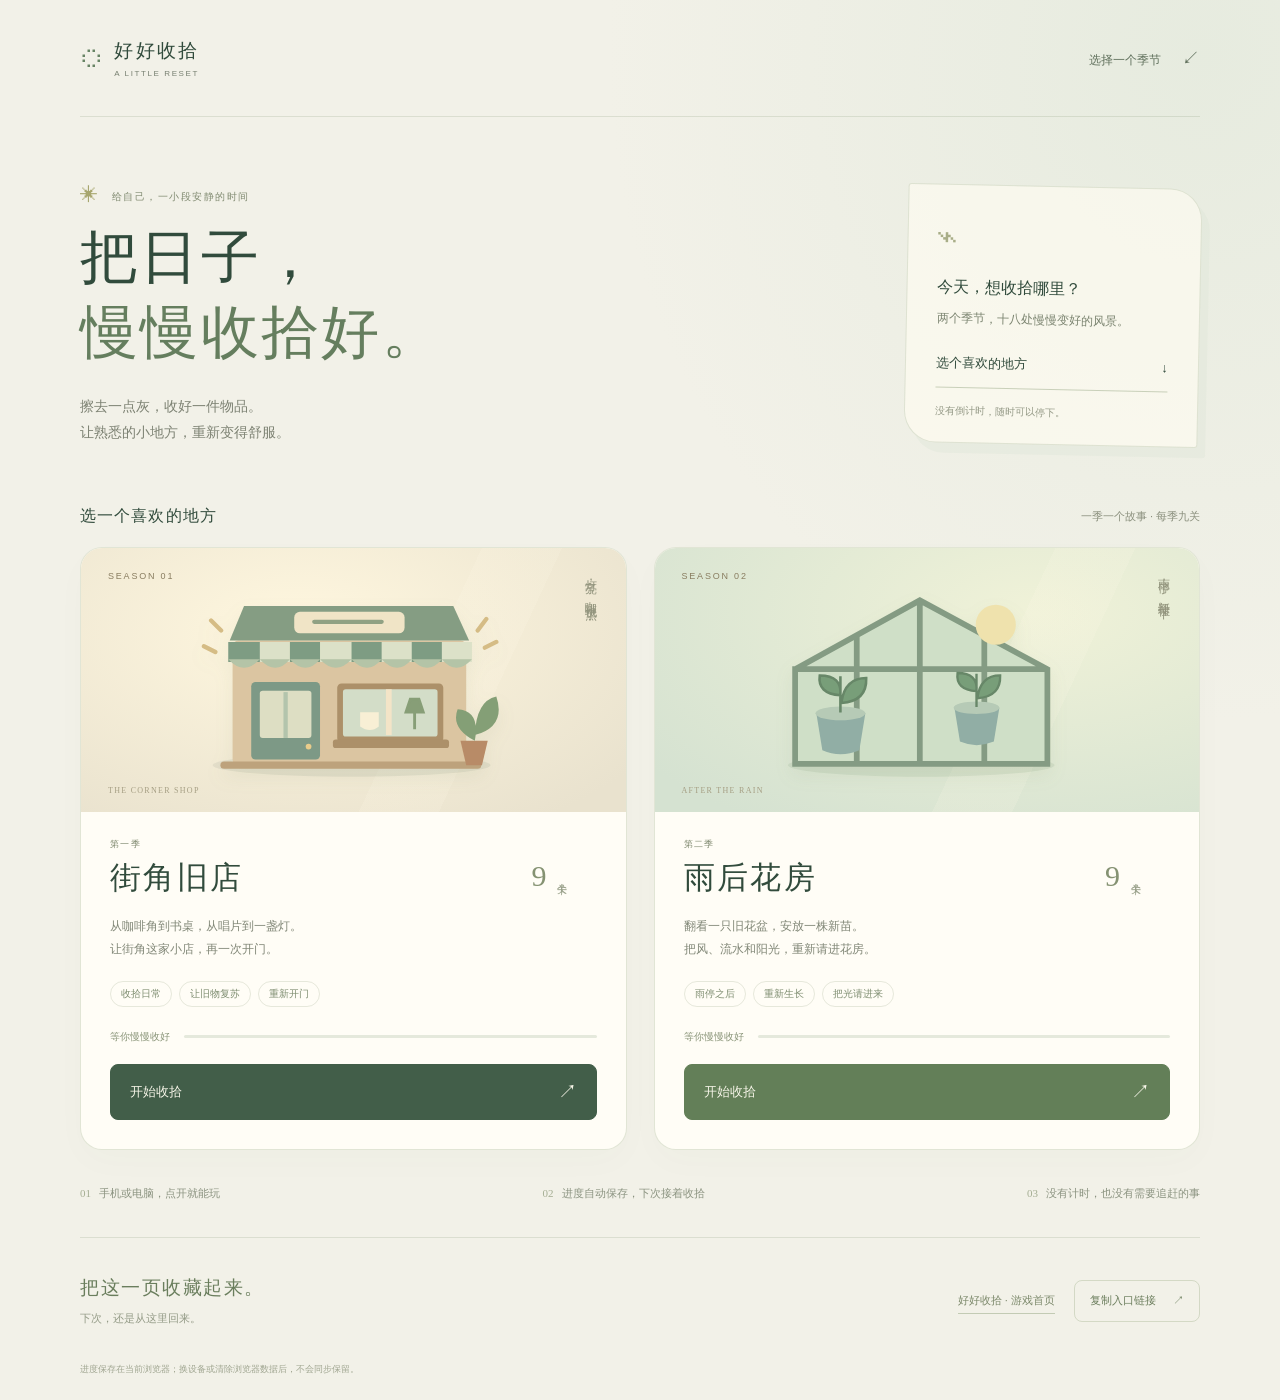
==== quiet-workshop/index.html @ 97348361 "feat: update quiet-workshop fixed entry for 0.4.0" ====
<!doctype html>
<html lang="zh-CN">
  <head>
    <meta charset="UTF-8" />
    <meta name="viewport" content="width=device-width,initial-scale=1,viewport-fit=cover" />
    <meta name="theme-color" content="#f2f1e8" />
    <meta name="description" content="好好收拾的固定入口。选一个喜欢的地方，清洁、整理、修复。两季十八关，在街角旧店和雨后花房里慢慢找回舒服的秩序。" />
    <title>好好收拾 · 把日子慢慢收拾好</title>
    <link rel="icon" type="image/svg+xml" href="./assets/favicon-DkzWbQVf.svg" />
    <script type="module" crossorigin src="./assets/index-Cr5gowgG.js"></script>
    <link rel="stylesheet" crossorigin href="./assets/index-BSc_EHFX.css">
  <link rel="canonical" href="https://yuanhongboo.github.io/orbit-breaker/quiet-workshop/" /></head>
  <body>
    <header class="page-header">
      <a class="brand" href="./" aria-label="好好收拾首页"><span class="brand-symbol">◌</span><span>好好收拾<small>A LITTLE RESET</small></span></a>
      <a class="header-link" href="#seasons">选择一个季节 <span>↙</span></a>
    </header>
    <main>
      <section class="welcome" aria-labelledby="welcome-title">
        <div class="welcome-copy"><p class="eyebrow"><span class="tiny-sun">✳</span> 给自己，一小段安静的时间</p><h1 id="welcome-title">把日子，<br /><em>慢慢收拾好。</em></h1><p class="intro">擦去一点灰，收好一件物品。<br />让熟悉的小地方，重新变得舒服。</p></div>
        <aside class="return-note" aria-label="回到你的进度"><span class="note-mark">⌁</span><p id="return-heading">今天，想收拾哪里？</p><span id="return-detail">两个季节，十八处慢慢变好的风景。</span><a id="resume-link" class="resume-link" href="#seasons">选个喜欢的地方 <span>↓</span></a><small>没有倒计时，随时可以停下。</small></aside>
      </section>
      <section id="seasons" class="seasons" aria-labelledby="seasons-title">
        <div class="section-heading"><h2 id="seasons-title">选一个喜欢的地方</h2><span>一季一个故事 · 每季九关</span></div>
        <div class="season-grid">
          <article class="season-card shop" data-season="street-shop">
            <div class="art-wrap"><span class="season-tag">SEASON 01</span><span class="card-annotation">灯亮了，咖啡也热了。</span><div class="season-art" id="art-shop"></div><span class="art-caption">THE CORNER SHOP</span></div>
            <div class="card-content"><div class="card-title"><div><p class="eyebrow">第一季</p><h3>街角旧店</h3></div><span class="level-count">9<small>个关卡</small></span></div><p class="season-description">从咖啡角到书桌，从唱片到一盏灯。<br />让街角这家小店，再一次开门。</p><div class="chapter-tags"><span>收拾日常</span><span>让旧物复苏</span><span>重新开门</span></div><div class="card-progress"><span id="progress-street-shop">等你慢慢收好</span><div class="progress-track" aria-hidden="true"><i id="fill-street-shop"></i></div></div><a class="play-link" id="play-street-shop" href="https://yuanhongboo.github.io/orbit-breaker/quiet-workshop/v0.4.0/?season=street-shop">开始收拾 <span>↗</span></a></div>
          </article>
          <article class="season-card garden" data-season="rain-garden">
            <div class="art-wrap"><span class="season-tag">SEASON 02</span><span class="card-annotation">雨停了，新绿住下。</span><div class="season-art" id="art-garden"></div><span class="art-caption">AFTER THE RAIN</span></div>
            <div class="card-content"><div class="card-title"><div><p class="eyebrow">第二季</p><h3>雨后花房</h3></div><span class="level-count">9<small>个关卡</small></span></div><p class="season-description">翻看一只旧花盆，安放一株新苗。<br />把风、流水和阳光，重新请进花房。</p><div class="chapter-tags"><span>雨停之后</span><span>重新生长</span><span>把光请进来</span></div><div class="card-progress"><span id="progress-rain-garden">等你慢慢收好</span><div class="progress-track" aria-hidden="true"><i id="fill-rain-garden"></i></div></div><a class="play-link" id="play-rain-garden" href="https://yuanhongboo.github.io/orbit-breaker/quiet-workshop/v0.4.0/?season=rain-garden">开始收拾 <span>↗</span></a></div>
          </article>
        </div>
      </section>
      <section class="quiet-promises" aria-label="游玩方式"><p><span>01</span>手机或电脑，点开就能玩</p><p><span>02</span>进度自动保存，下次接着收拾</p><p><span>03</span>没有计时，也没有需要追赶的事</p></section>
      <footer class="page-footer"><div><strong>把这一页收藏起来。</strong><p>下次，还是从这里回来。</p></div><div class="bookmark"><a id="fixed-link" href="./">好好收拾 · 游戏首页</a><button id="copy-link" type="button">复制入口链接 <span>↗</span></button><span id="copy-status" role="status" aria-live="polite"></span></div><small class="storage-note">进度保存在当前浏览器；换设备或清除浏览器数据后，不会同步保留。</small></footer>
    </main>
    <noscript><p class="noscript-note">请启用 JavaScript 以进入游戏。这个页面可以收藏，下次仍从这里开始。</p></noscript>
  </body>
</html>
---- quiet-workshop/assets/index-BSc_EHFX.css ----
:root{color-scheme:light;--paper:#f2f1e8;--ink:#314b3c;--muted:#788071;--line:#81937335;font-family:-apple-system,BlinkMacSystemFont,PingFang SC,Microsoft YaHei,sans-serif;font-synthesis:none;text-rendering:optimizeLegibility}*{box-sizing:border-box}html{scroll-behavior:smooth}body{margin:0;background:radial-gradient(ellipse at 94% 4%,#dce6d788,transparent 35%),var(--paper);color:var(--ink)}a{color:inherit;text-decoration:none}button{font:inherit;cursor:pointer}a,button{-webkit-tap-highlight-color:transparent}a:focus-visible,button:focus-visible{outline:3px solid #7b9c65;outline-offset:5px}[hidden]{display:none!important}.page-header,main{width:min(1120px,calc(100% - 80px));margin:auto}.page-header{padding:34px 0;display:flex;align-items:center;justify-content:space-between;border-bottom:1px solid var(--line)}.brand{display:flex;align-items:center;gap:12px;font-size:19px;letter-spacing:.12em;font-weight:600}.brand-symbol{font-size:40px;line-height:1;color:#688465}.brand small{display:block;font-size:8px;letter-spacing:.2em;font-weight:400;margin-top:5px;color:var(--muted)}.header-link{font-size:12px;color:#61715d;padding:12px 0}.header-link span{margin-left:18px;font-size:18px}.welcome{display:flex;justify-content:space-between;align-items:center;gap:60px;padding:68px 0 60px}.eyebrow{font-size:10px;letter-spacing:.15em;color:#7f896f;margin:0 0 15px}.tiny-sun{font-size:18px;color:#a7a66e;vertical-align:-1px;margin-right:8px}h1,h2,h3,p{margin-top:0}h1,h3{font-family:Songti SC,STSong,"Noto Serif CJK SC",serif;font-weight:500}h1{font-size:clamp(42px,4.5vw,60px);line-height:1.3;letter-spacing:.04em;margin-bottom:22px}h1 em{font-style:normal;color:#657e5e}.intro{font-size:14px;line-height:1.9;color:#7d8273;margin:0}.return-note{position:relative;flex:0 0 294px;align-self:center;background:#fffcf2a6;border:1px solid #becab276;border-radius:3px 32px;padding:29px 30px 24px;box-shadow:8px 10px #dce3d55c;transform:rotate(1.2deg)}.note-mark{display:block;font:40px Georgia;color:#a8ad87;line-height:1;margin-bottom:20px}.return-note p{font-size:16px;line-height:1.6;margin-bottom:8px}.return-note>span:not(.note-mark){font-size:12px;line-height:1.8;color:#7b8470;display:block}.resume-link{display:flex;justify-content:space-between;align-items:center;padding:15px 0;margin:10px 0 12px;border-bottom:1px solid #81936d66;font-size:13px;min-height:48px}.return-note small{font-size:10px;color:#939885}.seasons{scroll-margin-top:24px}.section-heading{display:flex;justify-content:space-between;align-items:center;margin-bottom:20px}.section-heading h2{font-size:16px;font-weight:500;letter-spacing:.07em;margin:0}.section-heading>span{font-size:11px;color:#8b907e}.season-grid{display:grid;grid-template-columns:1fr 1fr;gap:27px}.season-card{border:1px solid #a0ae8d50;border-radius:22px;overflow:hidden;background:#fffdf6;box-shadow:0 12px 35px #47583205;transition:box-shadow .2s,transform .2s}.season-card:hover{box-shadow:0 12px 35px #47583213;transform:translateY(-3px)}.art-wrap{height:264px;position:relative;isolation:isolate;overflow:hidden;background:radial-gradient(ellipse at 40% 32%,#fff7df,#e9e2ce 90%)}.garden .art-wrap{background:radial-gradient(ellipse at 70% 25%,#f0f2d8,#d5e2d1 90%)}.art-wrap:before{content:"";position:absolute;inset:0;background:linear-gradient(115deg,transparent 60%,#fff9e829 60%,#fff9e829 72%,transparent 72%);pointer-events:none}.season-tag{position:absolute;top:23px;left:27px;font-size:9px;letter-spacing:.2em;color:#897d60}.card-annotation{position:absolute;right:27px;top:22px;font:12px Songti SC,serif;color:#92947d;writing-mode:vertical-rl;letter-spacing:.2em}.season-art{position:absolute;inset:28px 50px 21px 38px;display:flex;align-items:center;justify-content:center;filter:drop-shadow(0 8px 9px #60734413);--card-color:#9bae91}.season-art svg{display:block;width:100%;max-height:100%;height:100%;overflow:visible}.art-caption{position:absolute;bottom:17px;left:27px;font:8px Georgia;letter-spacing:.16em;color:#a59e83}.card-content{padding:26px 29px 29px}.card-title{display:flex;justify-content:space-between;align-items:center}.card-title .eyebrow{font-size:9px;margin-bottom:6px}h3{font-size:31px;letter-spacing:.08em;margin-bottom:16px}.level-count{display:flex;align-items:center;gap:8px;font:30px Georgia;color:#859272}.level-count small{font:10px sans-serif;writing-mode:vertical-rl;letter-spacing:.12em;color:#969e87}.season-description{font-size:12px;line-height:1.9;color:#818777;margin-bottom:20px}.chapter-tags{display:flex;gap:7px;flex-wrap:wrap}.chapter-tags span{padding:6px 10px;border:1px solid #a4ad9145;border-radius:20px;color:#7e8d70;font-size:10px;line-height:1.2}.card-progress{display:flex;align-items:center;gap:14px;padding:23px 0 20px}.card-progress>span{font-size:10px;white-space:nowrap;color:#899478}.progress-track{height:3px;background:#e5e9dc;border-radius:3px;flex:1;overflow:hidden}.progress-track i{display:block;width:0;height:100%;background:#8caa78}.play-link{min-height:49px;display:flex;align-items:center;justify-content:space-between;padding:14px 19px;background:#425e49;border:1px solid #425e49;color:#f6f5e8;font-size:13px;border-radius:8px;transition:background .2s}.garden .play-link{background:#637f58;border-color:#637f58}.play-link:hover{background:#304b38}.play-link>span{font-size:19px}.quiet-promises{display:flex;justify-content:space-between;gap:16px;border-bottom:1px solid var(--line);padding:34px 0}.quiet-promises p{font-size:11px;color:#8b9380;margin:0;line-height:1.8}.quiet-promises span{font:11px Georgia;color:#a4ad92;margin-right:8px}.page-footer{display:flex;position:relative;justify-content:space-between;align-items:center;gap:20px;padding:37px 0 74px}.page-footer strong{font:19px Songti SC,serif;letter-spacing:.08em;color:#6a7e5d}.page-footer p{font-size:11px;color:#949b87;margin:10px 0 0}.bookmark{display:flex;align-items:center;gap:19px;position:relative}.bookmark>a{font-size:11px;color:#7c896b;border-bottom:1px solid #c3cbb4;padding:5px 0}.bookmark button{min-height:42px;border:1px solid #afbd9c77;border-radius:8px;background:transparent;color:#6c7e5d;padding:11px 15px;font-size:11px}.bookmark button:hover{background:#e4eadb}.bookmark button span{margin-left:14px}#copy-status{position:absolute;right:0;bottom:-23px;font-size:11px;color:#60794f}.storage-note{position:absolute;bottom:23px;left:0;font-size:9px;color:#a0a691;line-height:1.7}.noscript-note{text-align:center;padding:16px;font-size:13px}@media(max-width:760px){.page-header,main{width:calc(100% - 40px)}.page-header{padding:23px 0}.brand{font-size:16px;gap:9px}.brand-symbol{font-size:33px}.header-link{font-size:10px}.header-link span{margin-left:8px}.welcome{gap:22px;padding:38px 0 34px}.welcome-copy{flex:1}h1{font-size:38px}.welcome .eyebrow{font-size:9px;letter-spacing:.04em}.intro{font-size:12px}.return-note{flex:0 0 220px;padding:20px}.note-mark{font-size:30px;margin-bottom:11px}.season-grid{gap:16px}.art-wrap{height:210px}.season-art{inset:26px 28px 22px 18px}.card-content{padding:22px 19px}.season-description{font-size:11px}.chapter-tags{gap:5px}.chapter-tags span{padding:6px 7px;font-size:9px}.quiet-promises{flex-wrap:wrap;gap:12px;padding:27px 0}.quiet-promises p{flex:1 1 200px}.section-heading>span{font-size:10px}.page-footer{align-items:flex-start}.bookmark{flex-direction:column;align-items:flex-end;gap:10px}}@media(max-width:560px){.page-header,main{width:calc(100% - 36px)}.welcome{display:block;padding:32px 0}.welcome-copy .eyebrow{margin-bottom:15px}h1{font-size:43px;margin-bottom:15px;line-height:1.25}.intro br{display:none}.intro{line-height:1.8;max-width:310px}.return-note{margin-top:26px;transform:none;border-radius:13px;box-shadow:4px 5px #dce3d53d;padding:18px 20px;display:grid;grid-template-columns:1fr auto;column-gap:10px}.note-mark{display:none}.return-note p{font-size:14px;margin:0 0 4px;grid-column:1}.return-note>span:not(.note-mark){font-size:11px;grid-column:1}.resume-link{grid-column:2;grid-row:1/3;font-size:11px;gap:14px;margin:0;padding:3px 0;border:0;max-width:110px;line-height:1.7}.return-note small{grid-column:1/-1;font-size:9px;margin-top:9px}.section-heading{margin-bottom:16px;align-items:flex-start;gap:10px}.section-heading h2{font-size:14px}.section-heading>span{font-size:9px;padding-top:3px}.season-grid{grid-template-columns:1fr;gap:24px}.art-wrap{height:210px}.season-art{inset:26px 49px 18px 32px}.card-content{padding:24px}.season-description{font-size:12px}.chapter-tags span{font-size:10px;padding:6px 10px}.card-progress{padding:21px 0 18px}.season-tag{top:20px;left:24px}.card-annotation{top:20px;right:23px}.art-caption{left:24px}.quiet-promises{display:block;padding:28px 0}.quiet-promises p+p{margin-top:10px}.page-footer{padding-top:28px;gap:14px;padding-bottom:91px}.page-footer strong{font-size:16px}.bookmark{gap:9px}.bookmark>a{font-size:10px}.bookmark button{font-size:10px;padding:10px}.bookmark button span{margin-left:8px}.storage-note{bottom:24px;max-width:320px}}@media(prefers-reduced-motion:reduce){html{scroll-behavior:auto}.season-card,.play-link{transition:none}.season-card:hover{transform:none}}
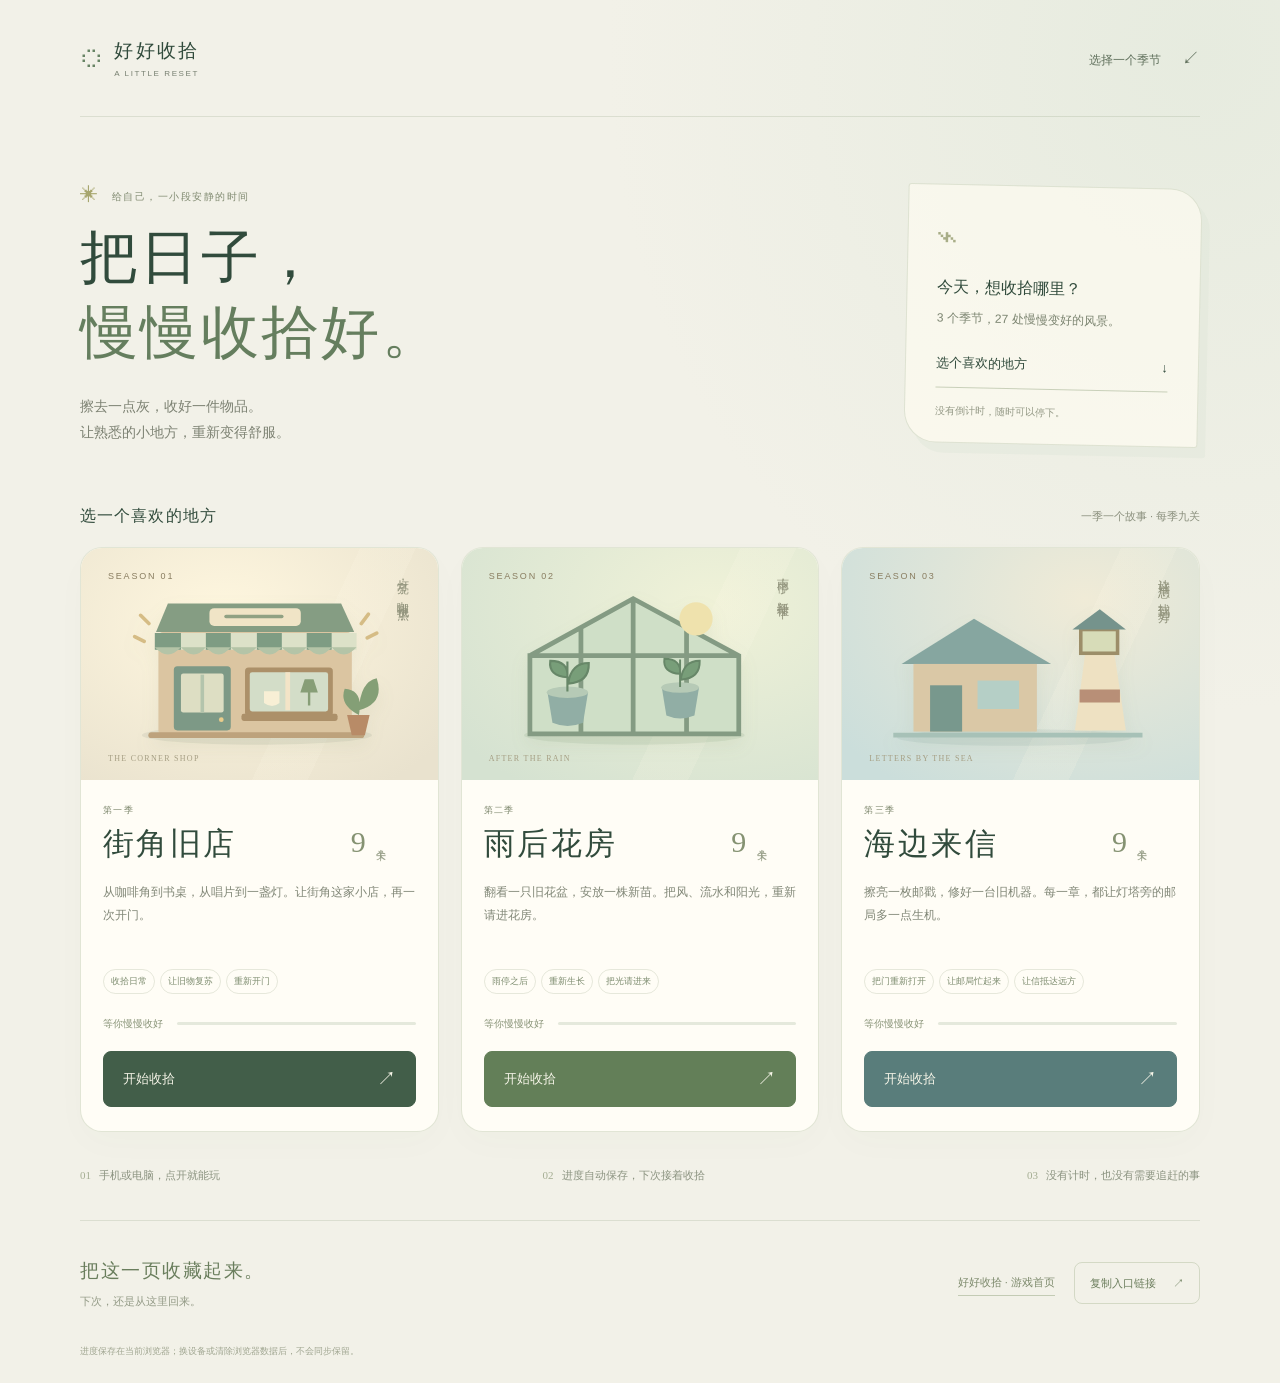
==== commit d4f516be: "feat: update quiet-workshop fixed entry for 0.5.0" ====
--- a/quiet-workshop/index.html
+++ b/quiet-workshop/index.html
@@ -4,11 +4,11 @@
     <meta charset="UTF-8" />
     <meta name="viewport" content="width=device-width,initial-scale=1,viewport-fit=cover" />
     <meta name="theme-color" content="#f2f1e8" />
-    <meta name="description" content="好好收拾的固定入口。选一个喜欢的地方，清洁、整理、修复。两季十八关，在街角旧店和雨后花房里慢慢找回舒服的秩序。" />
+    <meta name="description" content="好好收拾的固定入口。选一个喜欢的地方，清洁、整理、修复。三季二十七关，在街角旧店、雨后花房和灯塔邮局里慢慢找回舒服的秩序。" />
     <title>好好收拾 · 把日子慢慢收拾好</title>
     <link rel="icon" type="image/svg+xml" href="./assets/favicon-DkzWbQVf.svg" />
-    <script type="module" crossorigin src="./assets/index-Cr5gowgG.js"></script>
-    <link rel="stylesheet" crossorigin href="./assets/index-BSc_EHFX.css">
+    <script type="module" crossorigin src="./assets/index-CtV1KUUz.js"></script>
+    <link rel="stylesheet" crossorigin href="./assets/index-B_1R7sc9.css">
   <link rel="canonical" href="https://yuanhongboo.github.io/orbit-breaker/quiet-workshop/" /></head>
   <body>
     <header class="page-header">
@@ -18,20 +18,33 @@
     <main>
       <section class="welcome" aria-labelledby="welcome-title">
         <div class="welcome-copy"><p class="eyebrow"><span class="tiny-sun">✳</span> 给自己，一小段安静的时间</p><h1 id="welcome-title">把日子，<br /><em>慢慢收拾好。</em></h1><p class="intro">擦去一点灰，收好一件物品。<br />让熟悉的小地方，重新变得舒服。</p></div>
-        <aside class="return-note" aria-label="回到你的进度"><span class="note-mark">⌁</span><p id="return-heading">今天，想收拾哪里？</p><span id="return-detail">两个季节，十八处慢慢变好的风景。</span><a id="resume-link" class="resume-link" href="#seasons">选个喜欢的地方 <span>↓</span></a><small>没有倒计时，随时可以停下。</small></aside>
+        <aside class="return-note" aria-label="回到你的进度"><span class="note-mark">⌁</span><p id="return-heading">今天，想收拾哪里？</p><span id="return-detail">三个季节，二十七处慢慢变好的风景。</span><a id="resume-link" class="resume-link" href="#seasons">选个喜欢的地方 <span>↓</span></a><small>没有倒计时，随时可以停下。</small></aside>
       </section>
       <section id="seasons" class="seasons" aria-labelledby="seasons-title">
         <div class="section-heading"><h2 id="seasons-title">选一个喜欢的地方</h2><span>一季一个故事 · 每季九关</span></div>
-        <div class="season-grid">
-          <article class="season-card shop" data-season="street-shop">
-            <div class="art-wrap"><span class="season-tag">SEASON 01</span><span class="card-annotation">灯亮了，咖啡也热了。</span><div class="season-art" id="art-shop"></div><span class="art-caption">THE CORNER SHOP</span></div>
-            <div class="card-content"><div class="card-title"><div><p class="eyebrow">第一季</p><h3>街角旧店</h3></div><span class="level-count">9<small>个关卡</small></span></div><p class="season-description">从咖啡角到书桌，从唱片到一盏灯。<br />让街角这家小店，再一次开门。</p><div class="chapter-tags"><span>收拾日常</span><span>让旧物复苏</span><span>重新开门</span></div><div class="card-progress"><span id="progress-street-shop">等你慢慢收好</span><div class="progress-track" aria-hidden="true"><i id="fill-street-shop"></i></div></div><a class="play-link" id="play-street-shop" href="https://yuanhongboo.github.io/orbit-breaker/quiet-workshop/v0.4.0/?season=street-shop">开始收拾 <span>↗</span></a></div>
-          </article>
-          <article class="season-card garden" data-season="rain-garden">
-            <div class="art-wrap"><span class="season-tag">SEASON 02</span><span class="card-annotation">雨停了，新绿住下。</span><div class="season-art" id="art-garden"></div><span class="art-caption">AFTER THE RAIN</span></div>
-            <div class="card-content"><div class="card-title"><div><p class="eyebrow">第二季</p><h3>雨后花房</h3></div><span class="level-count">9<small>个关卡</small></span></div><p class="season-description">翻看一只旧花盆，安放一株新苗。<br />把风、流水和阳光，重新请进花房。</p><div class="chapter-tags"><span>雨停之后</span><span>重新生长</span><span>把光请进来</span></div><div class="card-progress"><span id="progress-rain-garden">等你慢慢收好</span><div class="progress-track" aria-hidden="true"><i id="fill-rain-garden"></i></div></div><a class="play-link" id="play-rain-garden" href="https://yuanhongboo.github.io/orbit-breaker/quiet-workshop/v0.4.0/?season=rain-garden">开始收拾 <span>↗</span></a></div>
-          </article>
-        </div>
+        <div class="season-grid" id="season-catalog"><article class="season-card shop" data-season="street-shop"><div class="art-wrap"><span class="season-tag">SEASON 01</span><span class="card-annotation">灯亮了，咖啡也热了。</span><div class="season-art"><svg viewBox="0 0 250 150" aria-hidden="true" focusable="false"><ellipse cx="128" cy="132" rx="97" ry="8" fill="#394e3d" opacity=".08"/>
+    <rect x="45" y="45" width="163" height="87" rx="4" fill="#dbc5a1"/>
+    <path d="M43 45l10-24h146l11 24z" fill="#859d83"/>
+    <rect x="88" y="25" width="77" height="15" rx="4" fill="#f0e4c6"/>
+    <path d="M102 32h47" stroke="#90a183" stroke-width="3" stroke-linecap="round"/>
+    <path d="M42 46h170v14H42z" fill="#dce1c8"/>
+    <path d="M42 46h22v14H42zm43 0h21v14H85zm43 0h21v14h-21zm42 0h21v14h-21z" fill="#7e9c83"/>
+    <path d="M42 58q11 12 22 0 11 12 21 0 11 12 21 0 11 12 22 0 11 12 21 0 11 12 21 0 11 12 21 0 10 12 21 0" fill="#b4c4a7"/>
+    <rect x="58" y="74" width="48" height="54" rx="3" fill="#7d9986"/>
+    <rect x="64" y="80" width="36" height="33" rx="2" fill="#dddec3"/>
+    <path d="M82 81v32" stroke="#b3c4ac" stroke-width="3"/>
+    <circle cx="98" cy="119" r="2" fill="#e9cc8b"/>
+    <rect x="118" y="75" width="74" height="41" rx="3" fill="#ac9069"/>
+    <rect x="122" y="79" width="66" height="33" rx="2" fill="#d3ddc8"/>
+    <path d="M154 79v32" stroke="#f3e4c7" stroke-width="4"/>
+    <path d="M134 95h13v10q-6 5-13 0z" fill="#f8efd5"/>
+    <path d="M166 95h12l-3-9h-6zm6 0v12" fill="#879e77" stroke="#879e77" stroke-width="2"/>
+    <rect x="115" y="114" width="81" height="6" rx="2" fill="#ac9069"/>
+    <path d="M39 132h177" stroke="#bda27c" stroke-width="5" stroke-linecap="round"/>
+    <path d="M204 115h19l-4 17h-11z" fill="#b88b67"/>
+    <path d="M214 115q-17-9-12-22 16 1 12 22m0-4q1-24 15-27 7 21-15 27" fill="#849f76"/>
+    <path d="M25 49l8 4m-3-22 7 7m184 12 8-4m-13-8 6-8" stroke="#d5bc85" stroke-width="3" stroke-linecap="round"/>
+  </svg></div><span class="art-caption">THE CORNER SHOP</span></div><div class="card-content"><div class="card-title"><div><p class="eyebrow">第一季</p><h3>街角旧店</h3></div><span class="level-count">9<small>个关卡</small></span></div><p class="season-description">从咖啡角到书桌，从唱片到一盏灯。让街角这家小店，再一次开门。</p><div class="chapter-tags"><span>收拾日常</span><span>让旧物复苏</span><span>重新开门</span></div><div class="card-progress"><span id="progress-street-shop">等你慢慢收好</span><div class="progress-track" aria-hidden="true"><i id="fill-street-shop"></i></div></div><a class="play-link" id="play-street-shop" href="https://yuanhongboo.github.io/orbit-breaker/quiet-workshop/v0.5.0/?season=street-shop">开始收拾 <span>↗</span></a></div></article><article class="season-card garden" data-season="rain-garden"><div class="art-wrap"><span class="season-tag">SEASON 02</span><span class="card-annotation">雨停了，新绿住下。</span><div class="season-art"><svg viewBox="0 0 250 150" aria-hidden="true"><ellipse cx="125" cy="132" rx="93" ry="8" fill="#527951" opacity=".1"/><path d="M37 65l87-48 89 48v66H37z" fill="#cfdfc7"/><path d="M37 65l87-48 89 48v66H37V65h176M80 42v89m89-89v89M124 17v114" fill="none" stroke="#849b83" stroke-width="4"/><circle cx="177" cy="34" r="14" fill="#efe2ad"/><g transform="translate(-4 49) scale(.6)"><path d="M93 78h57l-7 43q-22 9-43 0z" fill="#91aea5"/><ellipse cx="121" cy="78" rx="29" ry="8" fill="#b6cab6"/><path d="M121 77V35m0 22q-27-2-24-23 26 0 24 23m1 9q4-29 29-29 1 27-29 29" fill="#789e79" stroke="#678768" stroke-width="3"/></g><g transform="translate(97 49) scale(.55)"><path d="M93 78h57l-7 43q-22 9-43 0z" fill="#91aea5"/><ellipse cx="121" cy="78" rx="29" ry="8" fill="#b6cab6"/><path d="M121 77V35m0 22q-27-2-24-23 26 0 24 23m1 9q4-29 29-29 1 27-29 29" fill="#789e79" stroke="#678768" stroke-width="3"/></g></svg></div><span class="art-caption">AFTER THE RAIN</span></div><div class="card-content"><div class="card-title"><div><p class="eyebrow">第二季</p><h3>雨后花房</h3></div><span class="level-count">9<small>个关卡</small></span></div><p class="season-description">翻看一只旧花盆，安放一株新苗。把风、流水和阳光，重新请进花房。</p><div class="chapter-tags"><span>雨停之后</span><span>重新生长</span><span>把光请进来</span></div><div class="card-progress"><span id="progress-rain-garden">等你慢慢收好</span><div class="progress-track" aria-hidden="true"><i id="fill-rain-garden"></i></div></div><a class="play-link" id="play-rain-garden" href="https://yuanhongboo.github.io/orbit-breaker/quiet-workshop/v0.5.0/?season=rain-garden">开始收拾 <span>↗</span></a></div></article><article class="season-card post" data-season="lighthouse-post"><div class="art-wrap"><span class="season-tag">SEASON 03</span><span class="card-annotation">让好消息，找到远方。</span><div class="season-art"><svg viewBox="0 0 250 150" aria-hidden="true" focusable="false"><ellipse cx="125" cy="134" rx="99" ry="7" fill="#557b7d" opacity=".09"/><path d="M30 72l61-38 65 38" fill="#86a6a0"/><rect x="40" y="72" width="104" height="57" fill="#dac8a6"/><rect x="54" y="90" width="27" height="39" fill="#78988d"/><rect x="94" y="86" width="35" height="24" fill="#b5cfc6"/><path d="M176 128l9-67h24l10 67" fill="#eee1c2"/><path d="M180 99h34" stroke="#b88f77" stroke-width="11"/><rect x="181" y="43" width="31" height="20" fill="#d7dcb8" stroke="#9c8e69" stroke-width="3"/><path d="M174 43l23-17 22 17z" fill="#75938c"/><path d="M23 132h210" stroke="#a7c1b7" stroke-width="4"/></svg></div><span class="art-caption">LETTERS BY THE SEA</span></div><div class="card-content"><div class="card-title"><div><p class="eyebrow">第三季</p><h3>海边来信</h3></div><span class="level-count">9<small>个关卡</small></span></div><p class="season-description">擦亮一枚邮戳，修好一台旧机器。每一章，都让灯塔旁的邮局多一点生机。</p><div class="chapter-tags"><span>把门重新打开</span><span>让邮局忙起来</span><span>让信抵达远方</span></div><div class="card-progress"><span id="progress-lighthouse-post">等你慢慢收好</span><div class="progress-track" aria-hidden="true"><i id="fill-lighthouse-post"></i></div></div><a class="play-link" id="play-lighthouse-post" href="https://yuanhongboo.github.io/orbit-breaker/quiet-workshop/v0.5.0/?season=lighthouse-post">开始收拾 <span>↗</span></a></div></article></div>
       </section>
       <section class="quiet-promises" aria-label="游玩方式"><p><span>01</span>手机或电脑，点开就能玩</p><p><span>02</span>进度自动保存，下次接着收拾</p><p><span>03</span>没有计时，也没有需要追赶的事</p></section>
       <footer class="page-footer"><div><strong>把这一页收藏起来。</strong><p>下次，还是从这里回来。</p></div><div class="bookmark"><a id="fixed-link" href="./">好好收拾 · 游戏首页</a><button id="copy-link" type="button">复制入口链接 <span>↗</span></button><span id="copy-status" role="status" aria-live="polite"></span></div><small class="storage-note">进度保存在当前浏览器；换设备或清除浏览器数据后，不会同步保留。</small></footer>
--- a/quiet-workshop/assets/index-B_1R7sc9.css
+++ b/quiet-workshop/assets/index-B_1R7sc9.css
@@ -0,0 +1 @@
+:root{color-scheme:light;--paper:#f2f1e8;--ink:#314b3c;--muted:#788071;--line:#81937335;font-family:-apple-system,BlinkMacSystemFont,PingFang SC,Microsoft YaHei,sans-serif;font-synthesis:none;text-rendering:optimizeLegibility}*{box-sizing:border-box}html{scroll-behavior:smooth}body{margin:0;background:radial-gradient(ellipse at 94% 4%,#dce6d788,transparent 35%),var(--paper);color:var(--ink)}a{color:inherit;text-decoration:none}button{font:inherit;cursor:pointer}a,button{-webkit-tap-highlight-color:transparent}a:focus-visible,button:focus-visible{outline:3px solid #7b9c65;outline-offset:5px}[hidden]{display:none!important}.page-header,main{width:min(1120px,calc(100% - 80px));margin:auto}.page-header{padding:34px 0;display:flex;align-items:center;justify-content:space-between;border-bottom:1px solid var(--line)}.brand{display:flex;align-items:center;gap:12px;font-size:19px;letter-spacing:.12em;font-weight:600}.brand-symbol{font-size:40px;line-height:1;color:#688465}.brand small{display:block;font-size:8px;letter-spacing:.2em;font-weight:400;margin-top:5px;color:var(--muted)}.header-link{font-size:12px;color:#61715d;padding:12px 0}.header-link span{margin-left:18px;font-size:18px}.welcome{display:flex;justify-content:space-between;align-items:center;gap:60px;padding:68px 0 60px}.eyebrow{font-size:10px;letter-spacing:.15em;color:#7f896f;margin:0 0 15px}.tiny-sun{font-size:18px;color:#a7a66e;vertical-align:-1px;margin-right:8px}h1,h2,h3,p{margin-top:0}h1,h3{font-family:Songti SC,STSong,"Noto Serif CJK SC",serif;font-weight:500}h1{font-size:clamp(42px,4.5vw,60px);line-height:1.3;letter-spacing:.04em;margin-bottom:22px}h1 em{font-style:normal;color:#657e5e}.intro{font-size:14px;line-height:1.9;color:#7d8273;margin:0}.return-note{position:relative;flex:0 0 294px;align-self:center;background:#fffcf2a6;border:1px solid #becab276;border-radius:3px 32px;padding:29px 30px 24px;box-shadow:8px 10px #dce3d55c;transform:rotate(1.2deg)}.note-mark{display:block;font:40px Georgia;color:#a8ad87;line-height:1;margin-bottom:20px}.return-note p{font-size:16px;line-height:1.6;margin-bottom:8px}.return-note>span:not(.note-mark){font-size:12px;line-height:1.8;color:#7b8470;display:block}.resume-link{display:flex;justify-content:space-between;align-items:center;padding:15px 0;margin:10px 0 12px;border-bottom:1px solid #81936d66;font-size:13px;min-height:48px}.return-note small{font-size:10px;color:#939885}.seasons{scroll-margin-top:24px}.section-heading{display:flex;justify-content:space-between;align-items:center;margin-bottom:20px}.section-heading h2{font-size:16px;font-weight:500;letter-spacing:.07em;margin:0}.section-heading>span{font-size:11px;color:#8b907e}.season-grid{display:grid;grid-template-columns:1fr 1fr;gap:27px}.season-card{border:1px solid #a0ae8d50;border-radius:22px;overflow:hidden;background:#fffdf6;box-shadow:0 12px 35px #47583205;transition:box-shadow .2s,transform .2s}.season-card:hover{box-shadow:0 12px 35px #47583213;transform:translateY(-3px)}.art-wrap{height:264px;position:relative;isolation:isolate;overflow:hidden;background:radial-gradient(ellipse at 40% 32%,#fff7df,#e9e2ce 90%)}.garden .art-wrap{background:radial-gradient(ellipse at 70% 25%,#f0f2d8,#d5e2d1 90%)}.art-wrap:before{content:"";position:absolute;inset:0;background:linear-gradient(115deg,transparent 60%,#fff9e829 60%,#fff9e829 72%,transparent 72%);pointer-events:none}.season-tag{position:absolute;top:23px;left:27px;font-size:9px;letter-spacing:.2em;color:#897d60}.card-annotation{position:absolute;right:27px;top:22px;font:12px Songti SC,serif;color:#92947d;writing-mode:vertical-rl;letter-spacing:.2em}.season-art{position:absolute;inset:28px 50px 21px 38px;display:flex;align-items:center;justify-content:center;filter:drop-shadow(0 8px 9px #60734413);--card-color:#9bae91}.season-art svg{display:block;width:100%;max-height:100%;height:100%;overflow:visible}.art-caption{position:absolute;bottom:17px;left:27px;font:8px Georgia;letter-spacing:.16em;color:#a59e83}.card-content{padding:26px 29px 29px}.card-title{display:flex;justify-content:space-between;align-items:center}.card-title .eyebrow{font-size:9px;margin-bottom:6px}h3{font-size:31px;letter-spacing:.08em;margin-bottom:16px}.level-count{display:flex;align-items:center;gap:8px;font:30px Georgia;color:#859272}.level-count small{font:10px sans-serif;writing-mode:vertical-rl;letter-spacing:.12em;color:#969e87}.season-description{font-size:12px;line-height:1.9;color:#818777;margin-bottom:20px}.chapter-tags{display:flex;gap:7px;flex-wrap:wrap}.chapter-tags span{padding:6px 10px;border:1px solid #a4ad9145;border-radius:20px;color:#7e8d70;font-size:10px;line-height:1.2}.card-progress{display:flex;align-items:center;gap:14px;padding:23px 0 20px}.card-progress>span{font-size:10px;white-space:nowrap;color:#899478}.progress-track{height:3px;background:#e5e9dc;border-radius:3px;flex:1;overflow:hidden}.progress-track i{display:block;width:0;height:100%;background:#8caa78}.play-link{min-height:49px;display:flex;align-items:center;justify-content:space-between;padding:14px 19px;background:#425e49;border:1px solid #425e49;color:#f6f5e8;font-size:13px;border-radius:8px;transition:background .2s}.garden .play-link{background:#637f58;border-color:#637f58}.play-link:hover{background:#304b38}.play-link>span{font-size:19px}.quiet-promises{display:flex;justify-content:space-between;gap:16px;border-bottom:1px solid var(--line);padding:34px 0}.quiet-promises p{font-size:11px;color:#8b9380;margin:0;line-height:1.8}.quiet-promises span{font:11px Georgia;color:#a4ad92;margin-right:8px}.page-footer{display:flex;position:relative;justify-content:space-between;align-items:center;gap:20px;padding:37px 0 74px}.page-footer strong{font:19px Songti SC,serif;letter-spacing:.08em;color:#6a7e5d}.page-footer p{font-size:11px;color:#949b87;margin:10px 0 0}.bookmark{display:flex;align-items:center;gap:19px;position:relative}.bookmark>a{font-size:11px;color:#7c896b;border-bottom:1px solid #c3cbb4;padding:5px 0}.bookmark button{min-height:42px;border:1px solid #afbd9c77;border-radius:8px;background:transparent;color:#6c7e5d;padding:11px 15px;font-size:11px}.bookmark button:hover{background:#e4eadb}.bookmark button span{margin-left:14px}#copy-status{position:absolute;right:0;bottom:-23px;font-size:11px;color:#60794f}.storage-note{position:absolute;bottom:23px;left:0;font-size:9px;color:#a0a691;line-height:1.7}.noscript-note{text-align:center;padding:16px;font-size:13px}@media(max-width:760px){.page-header,main{width:calc(100% - 40px)}.page-header{padding:23px 0}.brand{font-size:16px;gap:9px}.brand-symbol{font-size:33px}.header-link{font-size:10px}.header-link span{margin-left:8px}.welcome{gap:22px;padding:38px 0 34px}.welcome-copy{flex:1}h1{font-size:38px}.welcome .eyebrow{font-size:9px;letter-spacing:.04em}.intro{font-size:12px}.return-note{flex:0 0 220px;padding:20px}.note-mark{font-size:30px;margin-bottom:11px}.season-grid{gap:16px}.art-wrap{height:210px}.season-art{inset:26px 28px 22px 18px}.card-content{padding:22px 19px}.season-description{font-size:11px}.chapter-tags{gap:5px}.chapter-tags span{padding:6px 7px;font-size:9px}.quiet-promises{flex-wrap:wrap;gap:12px;padding:27px 0}.quiet-promises p{flex:1 1 200px}.section-heading>span{font-size:10px}.page-footer{align-items:flex-start}.bookmark{flex-direction:column;align-items:flex-end;gap:10px}}@media(max-width:560px){.page-header,main{width:calc(100% - 36px)}.welcome{display:block;padding:32px 0}.welcome-copy .eyebrow{margin-bottom:15px}h1{font-size:43px;margin-bottom:15px;line-height:1.25}.intro br{display:none}.intro{line-height:1.8;max-width:310px}.return-note{margin-top:26px;transform:none;border-radius:13px;box-shadow:4px 5px #dce3d53d;padding:18px 20px;display:grid;grid-template-columns:1fr auto;column-gap:10px}.note-mark{display:none}.return-note p{font-size:14px;margin:0 0 4px;grid-column:1}.return-note>span:not(.note-mark){font-size:11px;grid-column:1}.resume-link{grid-column:2;grid-row:1/3;font-size:11px;gap:14px;margin:0;padding:3px 0;border:0;max-width:110px;line-height:1.7}.return-note small{grid-column:1/-1;font-size:9px;margin-top:9px}.section-heading{margin-bottom:16px;align-items:flex-start;gap:10px}.section-heading h2{font-size:14px}.section-heading>span{font-size:9px;padding-top:3px}.season-grid{grid-template-columns:1fr;gap:24px}.art-wrap{height:210px}.season-art{inset:26px 49px 18px 32px}.card-content{padding:24px}.season-description{font-size:12px}.chapter-tags span{font-size:10px;padding:6px 10px}.card-progress{padding:21px 0 18px}.season-tag{top:20px;left:24px}.card-annotation{top:20px;right:23px}.art-caption{left:24px}.quiet-promises{display:block;padding:28px 0}.quiet-promises p+p{margin-top:10px}.page-footer{padding-top:28px;gap:14px;padding-bottom:91px}.page-footer strong{font-size:16px}.bookmark{gap:9px}.bookmark>a{font-size:10px}.bookmark button{font-size:10px;padding:10px}.bookmark button span{margin-left:8px}.storage-note{bottom:24px;max-width:320px}}@media(prefers-reduced-motion:reduce){html{scroll-behavior:auto}.season-card,.play-link{transition:none}.season-card:hover{transform:none}}@media(min-width:960px){.season-grid{grid-template-columns:repeat(3,minmax(0,1fr));gap:22px}.card-content{padding:24px 22px}.art-wrap{height:232px}.season-art{inset:29px 36px 22px 24px}.chapter-tags{gap:5px}.chapter-tags span{padding:6px 7px;font-size:9px}.season-description{min-height:68px}}@media(min-width:561px)and (max-width:959px){.season-grid{grid-template-columns:repeat(2,minmax(0,1fr))}.season-card:last-child:nth-child(odd){grid-column:1/-1}.season-card:last-child:nth-child(odd) .art-wrap{height:235px}.season-card:last-child:nth-child(odd) .season-art{inset:22px 160px}}.post .art-wrap{background:radial-gradient(ellipse at 68% 22%,#f0ebd7,#cbdedb 90%)}.post .play-link{background:#597d7b;border-color:#597d7b}
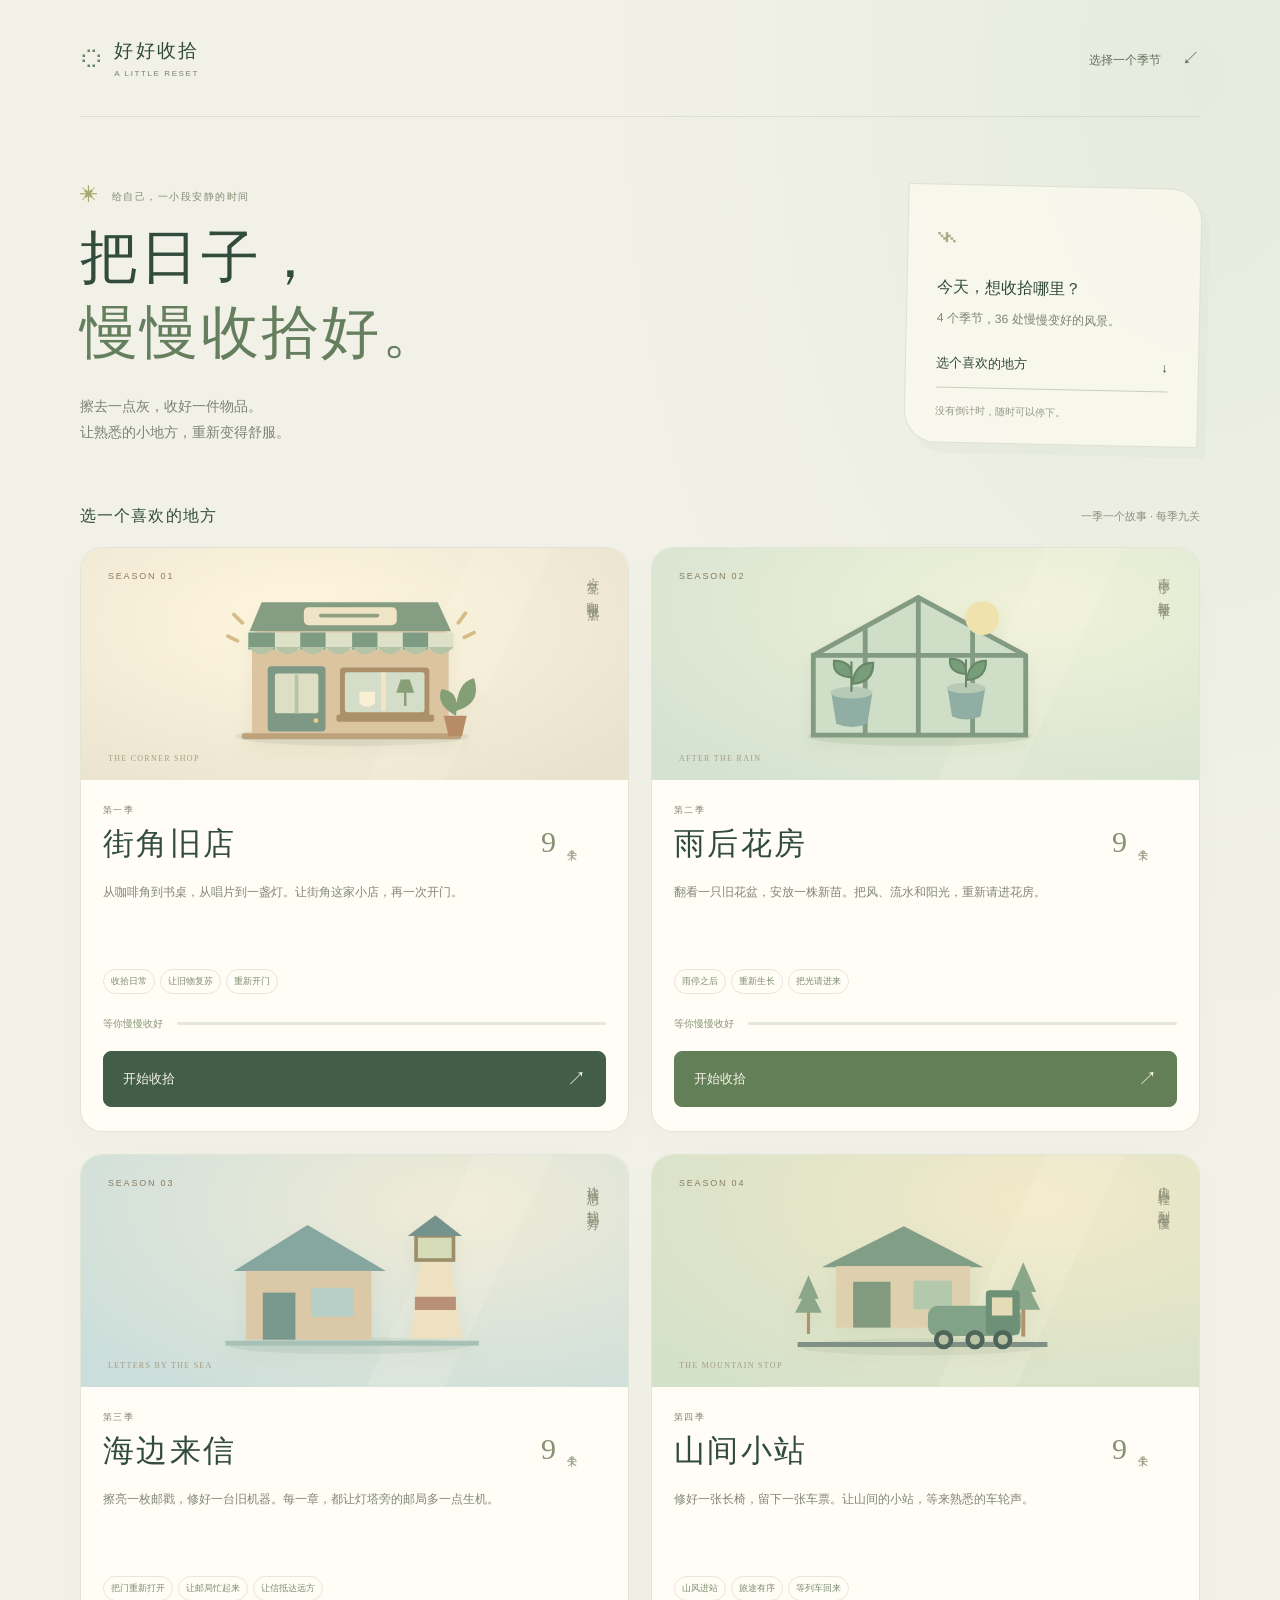
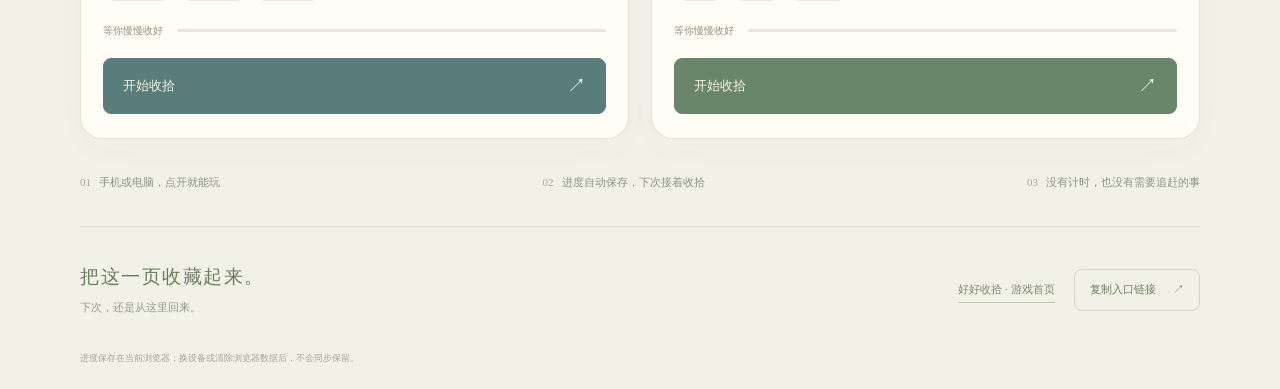
==== commit 3d2941d8: "feat: update quiet-workshop fixed entry for 0.6.0" ====
--- a/quiet-workshop/index.html
+++ b/quiet-workshop/index.html
@@ -4,11 +4,11 @@
     <meta charset="UTF-8" />
     <meta name="viewport" content="width=device-width,initial-scale=1,viewport-fit=cover" />
     <meta name="theme-color" content="#f2f1e8" />
-    <meta name="description" content="好好收拾的固定入口。选一个喜欢的地方，清洁、整理、修复。三季二十七关，在街角旧店、雨后花房和灯塔邮局里慢慢找回舒服的秩序。" />
+    <meta name="description" content="好好收拾的固定入口。选一个喜欢的地方，清洁、整理、修复。四季三十六关，在街角旧店、雨后花房、灯塔邮局和山间小站里慢慢找回舒服的秩序。" />
     <title>好好收拾 · 把日子慢慢收拾好</title>
     <link rel="icon" type="image/svg+xml" href="./assets/favicon-DkzWbQVf.svg" />
-    <script type="module" crossorigin src="./assets/index-CtV1KUUz.js"></script>
-    <link rel="stylesheet" crossorigin href="./assets/index-B_1R7sc9.css">
+    <script type="module" crossorigin src="./assets/index-jwjMaBkA.js"></script>
+    <link rel="stylesheet" crossorigin href="./assets/index-BkdPLtwz.css">
   <link rel="canonical" href="https://yuanhongboo.github.io/orbit-breaker/quiet-workshop/" /></head>
   <body>
     <header class="page-header">
@@ -18,7 +18,7 @@
     <main>
       <section class="welcome" aria-labelledby="welcome-title">
         <div class="welcome-copy"><p class="eyebrow"><span class="tiny-sun">✳</span> 给自己，一小段安静的时间</p><h1 id="welcome-title">把日子，<br /><em>慢慢收拾好。</em></h1><p class="intro">擦去一点灰，收好一件物品。<br />让熟悉的小地方，重新变得舒服。</p></div>
-        <aside class="return-note" aria-label="回到你的进度"><span class="note-mark">⌁</span><p id="return-heading">今天，想收拾哪里？</p><span id="return-detail">三个季节，二十七处慢慢变好的风景。</span><a id="resume-link" class="resume-link" href="#seasons">选个喜欢的地方 <span>↓</span></a><small>没有倒计时，随时可以停下。</small></aside>
+        <aside class="return-note" aria-label="回到你的进度"><span class="note-mark">⌁</span><p id="return-heading">今天，想收拾哪里？</p><span id="return-detail">四个季节，三十六处慢慢变好的风景。</span><a id="resume-link" class="resume-link" href="#seasons">选个喜欢的地方 <span>↓</span></a><small>没有倒计时，随时可以停下。</small></aside>
       </section>
       <section id="seasons" class="seasons" aria-labelledby="seasons-title">
         <div class="section-heading"><h2 id="seasons-title">选一个喜欢的地方</h2><span>一季一个故事 · 每季九关</span></div>
@@ -44,7 +44,7 @@
     <path d="M204 115h19l-4 17h-11z" fill="#b88b67"/>
     <path d="M214 115q-17-9-12-22 16 1 12 22m0-4q1-24 15-27 7 21-15 27" fill="#849f76"/>
     <path d="M25 49l8 4m-3-22 7 7m184 12 8-4m-13-8 6-8" stroke="#d5bc85" stroke-width="3" stroke-linecap="round"/>
-  </svg></div><span class="art-caption">THE CORNER SHOP</span></div><div class="card-content"><div class="card-title"><div><p class="eyebrow">第一季</p><h3>街角旧店</h3></div><span class="level-count">9<small>个关卡</small></span></div><p class="season-description">从咖啡角到书桌，从唱片到一盏灯。让街角这家小店，再一次开门。</p><div class="chapter-tags"><span>收拾日常</span><span>让旧物复苏</span><span>重新开门</span></div><div class="card-progress"><span id="progress-street-shop">等你慢慢收好</span><div class="progress-track" aria-hidden="true"><i id="fill-street-shop"></i></div></div><a class="play-link" id="play-street-shop" href="https://yuanhongboo.github.io/orbit-breaker/quiet-workshop/v0.5.0/?season=street-shop">开始收拾 <span>↗</span></a></div></article><article class="season-card garden" data-season="rain-garden"><div class="art-wrap"><span class="season-tag">SEASON 02</span><span class="card-annotation">雨停了，新绿住下。</span><div class="season-art"><svg viewBox="0 0 250 150" aria-hidden="true"><ellipse cx="125" cy="132" rx="93" ry="8" fill="#527951" opacity=".1"/><path d="M37 65l87-48 89 48v66H37z" fill="#cfdfc7"/><path d="M37 65l87-48 89 48v66H37V65h176M80 42v89m89-89v89M124 17v114" fill="none" stroke="#849b83" stroke-width="4"/><circle cx="177" cy="34" r="14" fill="#efe2ad"/><g transform="translate(-4 49) scale(.6)"><path d="M93 78h57l-7 43q-22 9-43 0z" fill="#91aea5"/><ellipse cx="121" cy="78" rx="29" ry="8" fill="#b6cab6"/><path d="M121 77V35m0 22q-27-2-24-23 26 0 24 23m1 9q4-29 29-29 1 27-29 29" fill="#789e79" stroke="#678768" stroke-width="3"/></g><g transform="translate(97 49) scale(.55)"><path d="M93 78h57l-7 43q-22 9-43 0z" fill="#91aea5"/><ellipse cx="121" cy="78" rx="29" ry="8" fill="#b6cab6"/><path d="M121 77V35m0 22q-27-2-24-23 26 0 24 23m1 9q4-29 29-29 1 27-29 29" fill="#789e79" stroke="#678768" stroke-width="3"/></g></svg></div><span class="art-caption">AFTER THE RAIN</span></div><div class="card-content"><div class="card-title"><div><p class="eyebrow">第二季</p><h3>雨后花房</h3></div><span class="level-count">9<small>个关卡</small></span></div><p class="season-description">翻看一只旧花盆，安放一株新苗。把风、流水和阳光，重新请进花房。</p><div class="chapter-tags"><span>雨停之后</span><span>重新生长</span><span>把光请进来</span></div><div class="card-progress"><span id="progress-rain-garden">等你慢慢收好</span><div class="progress-track" aria-hidden="true"><i id="fill-rain-garden"></i></div></div><a class="play-link" id="play-rain-garden" href="https://yuanhongboo.github.io/orbit-breaker/quiet-workshop/v0.5.0/?season=rain-garden">开始收拾 <span>↗</span></a></div></article><article class="season-card post" data-season="lighthouse-post"><div class="art-wrap"><span class="season-tag">SEASON 03</span><span class="card-annotation">让好消息，找到远方。</span><div class="season-art"><svg viewBox="0 0 250 150" aria-hidden="true" focusable="false"><ellipse cx="125" cy="134" rx="99" ry="7" fill="#557b7d" opacity=".09"/><path d="M30 72l61-38 65 38" fill="#86a6a0"/><rect x="40" y="72" width="104" height="57" fill="#dac8a6"/><rect x="54" y="90" width="27" height="39" fill="#78988d"/><rect x="94" y="86" width="35" height="24" fill="#b5cfc6"/><path d="M176 128l9-67h24l10 67" fill="#eee1c2"/><path d="M180 99h34" stroke="#b88f77" stroke-width="11"/><rect x="181" y="43" width="31" height="20" fill="#d7dcb8" stroke="#9c8e69" stroke-width="3"/><path d="M174 43l23-17 22 17z" fill="#75938c"/><path d="M23 132h210" stroke="#a7c1b7" stroke-width="4"/></svg></div><span class="art-caption">LETTERS BY THE SEA</span></div><div class="card-content"><div class="card-title"><div><p class="eyebrow">第三季</p><h3>海边来信</h3></div><span class="level-count">9<small>个关卡</small></span></div><p class="season-description">擦亮一枚邮戳，修好一台旧机器。每一章，都让灯塔旁的邮局多一点生机。</p><div class="chapter-tags"><span>把门重新打开</span><span>让邮局忙起来</span><span>让信抵达远方</span></div><div class="card-progress"><span id="progress-lighthouse-post">等你慢慢收好</span><div class="progress-track" aria-hidden="true"><i id="fill-lighthouse-post"></i></div></div><a class="play-link" id="play-lighthouse-post" href="https://yuanhongboo.github.io/orbit-breaker/quiet-workshop/v0.5.0/?season=lighthouse-post">开始收拾 <span>↗</span></a></div></article></div>
+  </svg></div><span class="art-caption">THE CORNER SHOP</span></div><div class="card-content"><div class="card-title"><div><p class="eyebrow">第一季</p><h3>街角旧店</h3></div><span class="level-count">9<small>个关卡</small></span></div><p class="season-description">从咖啡角到书桌，从唱片到一盏灯。让街角这家小店，再一次开门。</p><div class="chapter-tags"><span>收拾日常</span><span>让旧物复苏</span><span>重新开门</span></div><div class="card-progress"><span id="progress-street-shop">等你慢慢收好</span><div class="progress-track" aria-hidden="true"><i id="fill-street-shop"></i></div></div><a class="play-link" id="play-street-shop" href="https://yuanhongboo.github.io/orbit-breaker/quiet-workshop/v0.6.0/?season=street-shop">开始收拾 <span>↗</span></a></div></article><article class="season-card garden" data-season="rain-garden"><div class="art-wrap"><span class="season-tag">SEASON 02</span><span class="card-annotation">雨停了，新绿住下。</span><div class="season-art"><svg viewBox="0 0 250 150" aria-hidden="true"><ellipse cx="125" cy="132" rx="93" ry="8" fill="#527951" opacity=".1"/><path d="M37 65l87-48 89 48v66H37z" fill="#cfdfc7"/><path d="M37 65l87-48 89 48v66H37V65h176M80 42v89m89-89v89M124 17v114" fill="none" stroke="#849b83" stroke-width="4"/><circle cx="177" cy="34" r="14" fill="#efe2ad"/><g transform="translate(-4 49) scale(.6)"><path d="M93 78h57l-7 43q-22 9-43 0z" fill="#91aea5"/><ellipse cx="121" cy="78" rx="29" ry="8" fill="#b6cab6"/><path d="M121 77V35m0 22q-27-2-24-23 26 0 24 23m1 9q4-29 29-29 1 27-29 29" fill="#789e79" stroke="#678768" stroke-width="3"/></g><g transform="translate(97 49) scale(.55)"><path d="M93 78h57l-7 43q-22 9-43 0z" fill="#91aea5"/><ellipse cx="121" cy="78" rx="29" ry="8" fill="#b6cab6"/><path d="M121 77V35m0 22q-27-2-24-23 26 0 24 23m1 9q4-29 29-29 1 27-29 29" fill="#789e79" stroke="#678768" stroke-width="3"/></g></svg></div><span class="art-caption">AFTER THE RAIN</span></div><div class="card-content"><div class="card-title"><div><p class="eyebrow">第二季</p><h3>雨后花房</h3></div><span class="level-count">9<small>个关卡</small></span></div><p class="season-description">翻看一只旧花盆，安放一株新苗。把风、流水和阳光，重新请进花房。</p><div class="chapter-tags"><span>雨停之后</span><span>重新生长</span><span>把光请进来</span></div><div class="card-progress"><span id="progress-rain-garden">等你慢慢收好</span><div class="progress-track" aria-hidden="true"><i id="fill-rain-garden"></i></div></div><a class="play-link" id="play-rain-garden" href="https://yuanhongboo.github.io/orbit-breaker/quiet-workshop/v0.6.0/?season=rain-garden">开始收拾 <span>↗</span></a></div></article><article class="season-card post" data-season="lighthouse-post"><div class="art-wrap"><span class="season-tag">SEASON 03</span><span class="card-annotation">让好消息，找到远方。</span><div class="season-art"><svg viewBox="0 0 250 150" aria-hidden="true" focusable="false"><ellipse cx="125" cy="134" rx="99" ry="7" fill="#557b7d" opacity=".09"/><path d="M30 72l61-38 65 38" fill="#86a6a0"/><rect x="40" y="72" width="104" height="57" fill="#dac8a6"/><rect x="54" y="90" width="27" height="39" fill="#78988d"/><rect x="94" y="86" width="35" height="24" fill="#b5cfc6"/><path d="M176 128l9-67h24l10 67" fill="#eee1c2"/><path d="M180 99h34" stroke="#b88f77" stroke-width="11"/><rect x="181" y="43" width="31" height="20" fill="#d7dcb8" stroke="#9c8e69" stroke-width="3"/><path d="M174 43l23-17 22 17z" fill="#75938c"/><path d="M23 132h210" stroke="#a7c1b7" stroke-width="4"/></svg></div><span class="art-caption">LETTERS BY THE SEA</span></div><div class="card-content"><div class="card-title"><div><p class="eyebrow">第三季</p><h3>海边来信</h3></div><span class="level-count">9<small>个关卡</small></span></div><p class="season-description">擦亮一枚邮戳，修好一台旧机器。每一章，都让灯塔旁的邮局多一点生机。</p><div class="chapter-tags"><span>把门重新打开</span><span>让邮局忙起来</span><span>让信抵达远方</span></div><div class="card-progress"><span id="progress-lighthouse-post">等你慢慢收好</span><div class="progress-track" aria-hidden="true"><i id="fill-lighthouse-post"></i></div></div><a class="play-link" id="play-lighthouse-post" href="https://yuanhongboo.github.io/orbit-breaker/quiet-workshop/v0.6.0/?season=lighthouse-post">开始收拾 <span>↗</span></a></div></article><article class="season-card station" data-season="mountain-station"><div class="art-wrap"><span class="season-tag">SEASON 04</span><span class="card-annotation">山风轻轻，列车慢慢。</span><div class="season-art"><svg viewBox="0 0 250 150" aria-hidden="true" focusable="false"><ellipse cx="125" cy="135" rx="100" ry="7" fill="#657f62" opacity=".09"/><g transform="translate(33 97) scale(0.65)"><path d="M0 0v42" stroke="#b0936d" stroke-width="4"/><path d="M0-19l-17 34h34zm0-14l-13 30h26z" fill="#8ba789"/></g><g transform="translate(211 92) scale(0.82)"><path d="M0 0v42" stroke="#b0936d" stroke-width="4"/><path d="M0-19l-17 34h34zm0-14l-13 30h26z" fill="#8ba789"/></g><path d="M44 69l68-34 66 34" fill="#819f86"/><rect x="56" y="68" width="111" height="51" fill="#ded0ac"/><rect x="70" y="81" width="31" height="38" fill="#829b80"/><rect x="120" y="80" width="32" height="24" fill="#b4c9ac"/><path d="M24 133h207" stroke="#819085" stroke-width="4"/><rect x="132" y="101" width="77" height="25" rx="8" fill="#83a389"/><rect x="180" y="88" width="28" height="37" rx="3" fill="#6e9076"/><rect x="185" y="94" width="17" height="15" fill="#e5dbb7"/><circle cx="145" cy="129" r="8" fill="#4d6659"/><circle cx="145" cy="129" r="4.16" fill="#bac4a5"/><circle cx="171" cy="129" r="8" fill="#4d6659"/><circle cx="171" cy="129" r="4.16" fill="#bac4a5"/><circle cx="194" cy="129" r="8" fill="#4d6659"/><circle cx="194" cy="129" r="4.16" fill="#bac4a5"/></svg></div><span class="art-caption">THE MOUNTAIN STOP</span></div><div class="card-content"><div class="card-title"><div><p class="eyebrow">第四季</p><h3>山间小站</h3></div><span class="level-count">9<small>个关卡</small></span></div><p class="season-description">修好一张长椅，留下一张车票。让山间的小站，等来熟悉的车轮声。</p><div class="chapter-tags"><span>山风进站</span><span>旅途有序</span><span>等列车回来</span></div><div class="card-progress"><span id="progress-mountain-station">等你慢慢收好</span><div class="progress-track" aria-hidden="true"><i id="fill-mountain-station"></i></div></div><a class="play-link" id="play-mountain-station" href="https://yuanhongboo.github.io/orbit-breaker/quiet-workshop/v0.6.0/?season=mountain-station">开始收拾 <span>↗</span></a></div></article></div>
       </section>
       <section class="quiet-promises" aria-label="游玩方式"><p><span>01</span>手机或电脑，点开就能玩</p><p><span>02</span>进度自动保存，下次接着收拾</p><p><span>03</span>没有计时，也没有需要追赶的事</p></section>
       <footer class="page-footer"><div><strong>把这一页收藏起来。</strong><p>下次，还是从这里回来。</p></div><div class="bookmark"><a id="fixed-link" href="./">好好收拾 · 游戏首页</a><button id="copy-link" type="button">复制入口链接 <span>↗</span></button><span id="copy-status" role="status" aria-live="polite"></span></div><small class="storage-note">进度保存在当前浏览器；换设备或清除浏览器数据后，不会同步保留。</small></footer>
--- a/quiet-workshop/assets/index-BkdPLtwz.css
+++ b/quiet-workshop/assets/index-BkdPLtwz.css
@@ -0,0 +1 @@
+:root{color-scheme:light;--paper:#f2f1e8;--ink:#314b3c;--muted:#788071;--line:#81937335;font-family:-apple-system,BlinkMacSystemFont,PingFang SC,Microsoft YaHei,sans-serif;font-synthesis:none;text-rendering:optimizeLegibility}*{box-sizing:border-box}html{scroll-behavior:smooth}body{margin:0;background:radial-gradient(ellipse at 94% 4%,#dce6d788,transparent 35%),var(--paper);color:var(--ink)}a{color:inherit;text-decoration:none}button{font:inherit;cursor:pointer}a,button{-webkit-tap-highlight-color:transparent}a:focus-visible,button:focus-visible{outline:3px solid #7b9c65;outline-offset:5px}[hidden]{display:none!important}.page-header,main{width:min(1120px,calc(100% - 80px));margin:auto}.page-header{padding:34px 0;display:flex;align-items:center;justify-content:space-between;border-bottom:1px solid var(--line)}.brand{display:flex;align-items:center;gap:12px;font-size:19px;letter-spacing:.12em;font-weight:600}.brand-symbol{font-size:40px;line-height:1;color:#688465}.brand small{display:block;font-size:8px;letter-spacing:.2em;font-weight:400;margin-top:5px;color:var(--muted)}.header-link{font-size:12px;color:#61715d;padding:12px 0}.header-link span{margin-left:18px;font-size:18px}.welcome{display:flex;justify-content:space-between;align-items:center;gap:60px;padding:68px 0 60px}.eyebrow{font-size:10px;letter-spacing:.15em;color:#7f896f;margin:0 0 15px}.tiny-sun{font-size:18px;color:#a7a66e;vertical-align:-1px;margin-right:8px}h1,h2,h3,p{margin-top:0}h1,h3{font-family:Songti SC,STSong,"Noto Serif CJK SC",serif;font-weight:500}h1{font-size:clamp(42px,4.5vw,60px);line-height:1.3;letter-spacing:.04em;margin-bottom:22px}h1 em{font-style:normal;color:#657e5e}.intro{font-size:14px;line-height:1.9;color:#7d8273;margin:0}.return-note{position:relative;flex:0 0 294px;align-self:center;background:#fffcf2a6;border:1px solid #becab276;border-radius:3px 32px;padding:29px 30px 24px;box-shadow:8px 10px #dce3d55c;transform:rotate(1.2deg)}.note-mark{display:block;font:40px Georgia;color:#a8ad87;line-height:1;margin-bottom:20px}.return-note p{font-size:16px;line-height:1.6;margin-bottom:8px}.return-note>span:not(.note-mark){font-size:12px;line-height:1.8;color:#7b8470;display:block}.resume-link{display:flex;justify-content:space-between;align-items:center;padding:15px 0;margin:10px 0 12px;border-bottom:1px solid #81936d66;font-size:13px;min-height:48px}.return-note small{font-size:10px;color:#939885}.seasons{scroll-margin-top:24px}.section-heading{display:flex;justify-content:space-between;align-items:center;margin-bottom:20px}.section-heading h2{font-size:16px;font-weight:500;letter-spacing:.07em;margin:0}.section-heading>span{font-size:11px;color:#8b907e}.season-grid{display:grid;grid-template-columns:1fr 1fr;gap:27px}.season-card{border:1px solid #a0ae8d50;border-radius:22px;overflow:hidden;background:#fffdf6;box-shadow:0 12px 35px #47583205;transition:box-shadow .2s,transform .2s}.season-card:hover{box-shadow:0 12px 35px #47583213;transform:translateY(-3px)}.art-wrap{height:264px;position:relative;isolation:isolate;overflow:hidden;background:radial-gradient(ellipse at 40% 32%,#fff7df,#e9e2ce 90%)}.garden .art-wrap{background:radial-gradient(ellipse at 70% 25%,#f0f2d8,#d5e2d1 90%)}.art-wrap:before{content:"";position:absolute;inset:0;background:linear-gradient(115deg,transparent 60%,#fff9e829 60%,#fff9e829 72%,transparent 72%);pointer-events:none}.season-tag{position:absolute;top:23px;left:27px;font-size:9px;letter-spacing:.2em;color:#897d60}.card-annotation{position:absolute;right:27px;top:22px;font:12px Songti SC,serif;color:#92947d;writing-mode:vertical-rl;letter-spacing:.2em}.season-art{position:absolute;inset:28px 50px 21px 38px;display:flex;align-items:center;justify-content:center;filter:drop-shadow(0 8px 9px #60734413);--card-color:#9bae91}.season-art svg{display:block;width:100%;max-height:100%;height:100%;overflow:visible}.art-caption{position:absolute;bottom:17px;left:27px;font:8px Georgia;letter-spacing:.16em;color:#a59e83}.card-content{padding:26px 29px 29px}.card-title{display:flex;justify-content:space-between;align-items:center}.card-title .eyebrow{font-size:9px;margin-bottom:6px}h3{font-size:31px;letter-spacing:.08em;margin-bottom:16px}.level-count{display:flex;align-items:center;gap:8px;font:30px Georgia;color:#859272}.level-count small{font:10px sans-serif;writing-mode:vertical-rl;letter-spacing:.12em;color:#969e87}.season-description{font-size:12px;line-height:1.9;color:#818777;margin-bottom:20px}.chapter-tags{display:flex;gap:7px;flex-wrap:wrap}.chapter-tags span{padding:6px 10px;border:1px solid #a4ad9145;border-radius:20px;color:#7e8d70;font-size:10px;line-height:1.2}.card-progress{display:flex;align-items:center;gap:14px;padding:23px 0 20px}.card-progress>span{font-size:10px;white-space:nowrap;color:#899478}.progress-track{height:3px;background:#e5e9dc;border-radius:3px;flex:1;overflow:hidden}.progress-track i{display:block;width:0;height:100%;background:#8caa78}.play-link{min-height:49px;display:flex;align-items:center;justify-content:space-between;padding:14px 19px;background:#425e49;border:1px solid #425e49;color:#f6f5e8;font-size:13px;border-radius:8px;transition:background .2s}.garden .play-link{background:#637f58;border-color:#637f58}.play-link:hover{background:#304b38}.play-link>span{font-size:19px}.quiet-promises{display:flex;justify-content:space-between;gap:16px;border-bottom:1px solid var(--line);padding:34px 0}.quiet-promises p{font-size:11px;color:#8b9380;margin:0;line-height:1.8}.quiet-promises span{font:11px Georgia;color:#a4ad92;margin-right:8px}.page-footer{display:flex;position:relative;justify-content:space-between;align-items:center;gap:20px;padding:37px 0 74px}.page-footer strong{font:19px Songti SC,serif;letter-spacing:.08em;color:#6a7e5d}.page-footer p{font-size:11px;color:#949b87;margin:10px 0 0}.bookmark{display:flex;align-items:center;gap:19px;position:relative}.bookmark>a{font-size:11px;color:#7c896b;border-bottom:1px solid #c3cbb4;padding:5px 0}.bookmark button{min-height:42px;border:1px solid #afbd9c77;border-radius:8px;background:transparent;color:#6c7e5d;padding:11px 15px;font-size:11px}.bookmark button:hover{background:#e4eadb}.bookmark button span{margin-left:14px}#copy-status{position:absolute;right:0;bottom:-23px;font-size:11px;color:#60794f}.storage-note{position:absolute;bottom:23px;left:0;font-size:9px;color:#a0a691;line-height:1.7}.noscript-note{text-align:center;padding:16px;font-size:13px}@media(max-width:760px){.page-header,main{width:calc(100% - 40px)}.page-header{padding:23px 0}.brand{font-size:16px;gap:9px}.brand-symbol{font-size:33px}.header-link{font-size:10px}.header-link span{margin-left:8px}.welcome{gap:22px;padding:38px 0 34px}.welcome-copy{flex:1}h1{font-size:38px}.welcome .eyebrow{font-size:9px;letter-spacing:.04em}.intro{font-size:12px}.return-note{flex:0 0 220px;padding:20px}.note-mark{font-size:30px;margin-bottom:11px}.season-grid{gap:16px}.art-wrap{height:210px}.season-art{inset:26px 28px 22px 18px}.card-content{padding:22px 19px}.season-description{font-size:11px}.chapter-tags{gap:5px}.chapter-tags span{padding:6px 7px;font-size:9px}.quiet-promises{flex-wrap:wrap;gap:12px;padding:27px 0}.quiet-promises p{flex:1 1 200px}.section-heading>span{font-size:10px}.page-footer{align-items:flex-start}.bookmark{flex-direction:column;align-items:flex-end;gap:10px}}@media(max-width:560px){.page-header,main{width:calc(100% - 36px)}.welcome{display:block;padding:32px 0}.welcome-copy .eyebrow{margin-bottom:15px}h1{font-size:43px;margin-bottom:15px;line-height:1.25}.intro br{display:none}.intro{line-height:1.8;max-width:310px}.return-note{margin-top:26px;transform:none;border-radius:13px;box-shadow:4px 5px #dce3d53d;padding:18px 20px;display:grid;grid-template-columns:1fr auto;column-gap:10px}.note-mark{display:none}.return-note p{font-size:14px;margin:0 0 4px;grid-column:1}.return-note>span:not(.note-mark){font-size:11px;grid-column:1}.resume-link{grid-column:2;grid-row:1/3;font-size:11px;gap:14px;margin:0;padding:3px 0;border:0;max-width:110px;line-height:1.7}.return-note small{grid-column:1/-1;font-size:9px;margin-top:9px}.section-heading{margin-bottom:16px;align-items:flex-start;gap:10px}.section-heading h2{font-size:14px}.section-heading>span{font-size:9px;padding-top:3px}.season-grid{grid-template-columns:1fr;gap:24px}.art-wrap{height:210px}.season-art{inset:26px 49px 18px 32px}.card-content{padding:24px}.season-description{font-size:12px}.chapter-tags span{font-size:10px;padding:6px 10px}.card-progress{padding:21px 0 18px}.season-tag{top:20px;left:24px}.card-annotation{top:20px;right:23px}.art-caption{left:24px}.quiet-promises{display:block;padding:28px 0}.quiet-promises p+p{margin-top:10px}.page-footer{padding-top:28px;gap:14px;padding-bottom:91px}.page-footer strong{font-size:16px}.bookmark{gap:9px}.bookmark>a{font-size:10px}.bookmark button{font-size:10px;padding:10px}.bookmark button span{margin-left:8px}.storage-note{bottom:24px;max-width:320px}}@media(prefers-reduced-motion:reduce){html{scroll-behavior:auto}.season-card,.play-link{transition:none}.season-card:hover{transform:none}}@media(min-width:960px){.season-grid{grid-template-columns:repeat(2,minmax(0,1fr));gap:22px}.card-content{padding:24px 22px}.art-wrap{height:232px}.season-art{inset:29px 36px 22px 24px}.chapter-tags{gap:5px}.chapter-tags span{padding:6px 7px;font-size:9px}.season-description{min-height:68px}}@media(min-width:561px)and (max-width:959px){.season-grid{grid-template-columns:repeat(2,minmax(0,1fr))}.season-card:last-child:nth-child(odd){grid-column:1/-1}.season-card:last-child:nth-child(odd) .art-wrap{height:235px}.season-card:last-child:nth-child(odd) .season-art{inset:22px 160px}}.post .art-wrap{background:radial-gradient(ellipse at 68% 22%,#f0ebd7,#cbdedb 90%)}.post .play-link{background:#597d7b;border-color:#597d7b}.station .art-wrap{background:radial-gradient(ellipse at 70% 20%,#f2e9c8,#d4e1ca 90%)}.station .play-link{background:#69856a;border-color:#69856a}
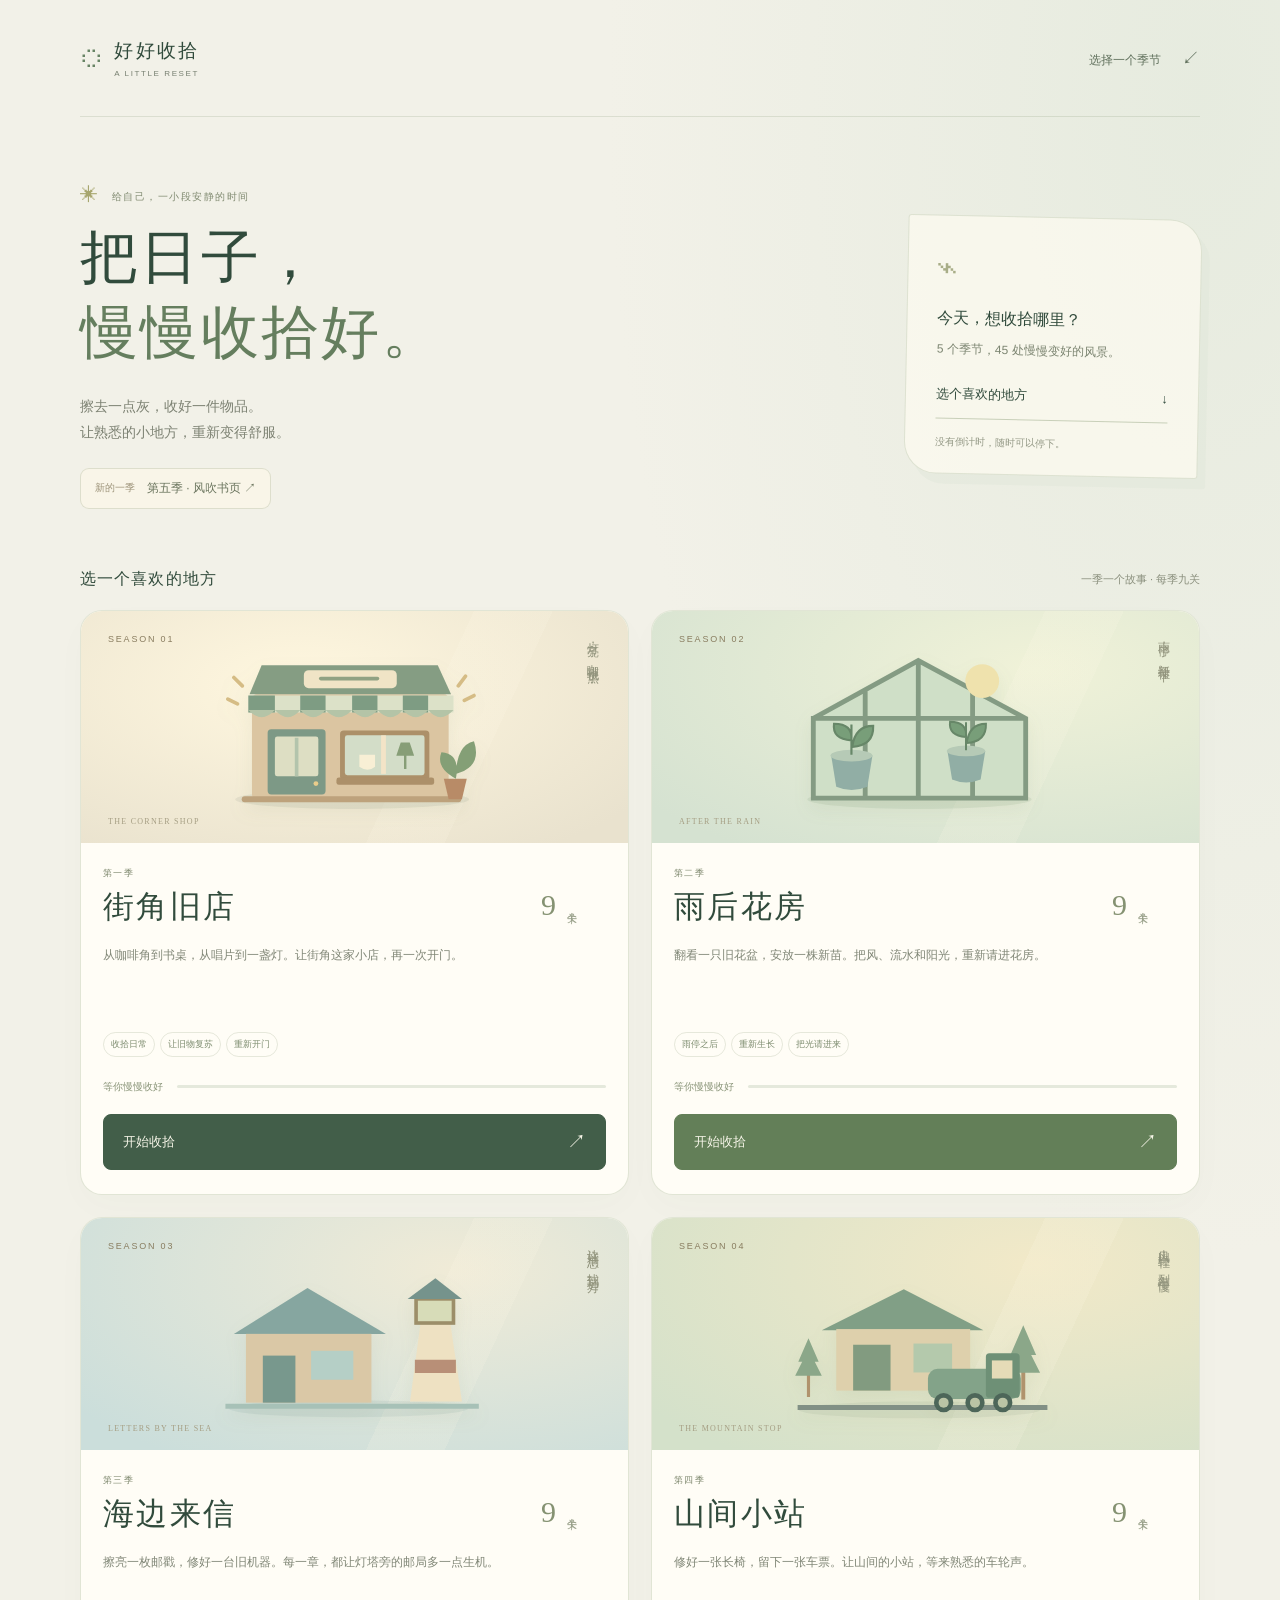
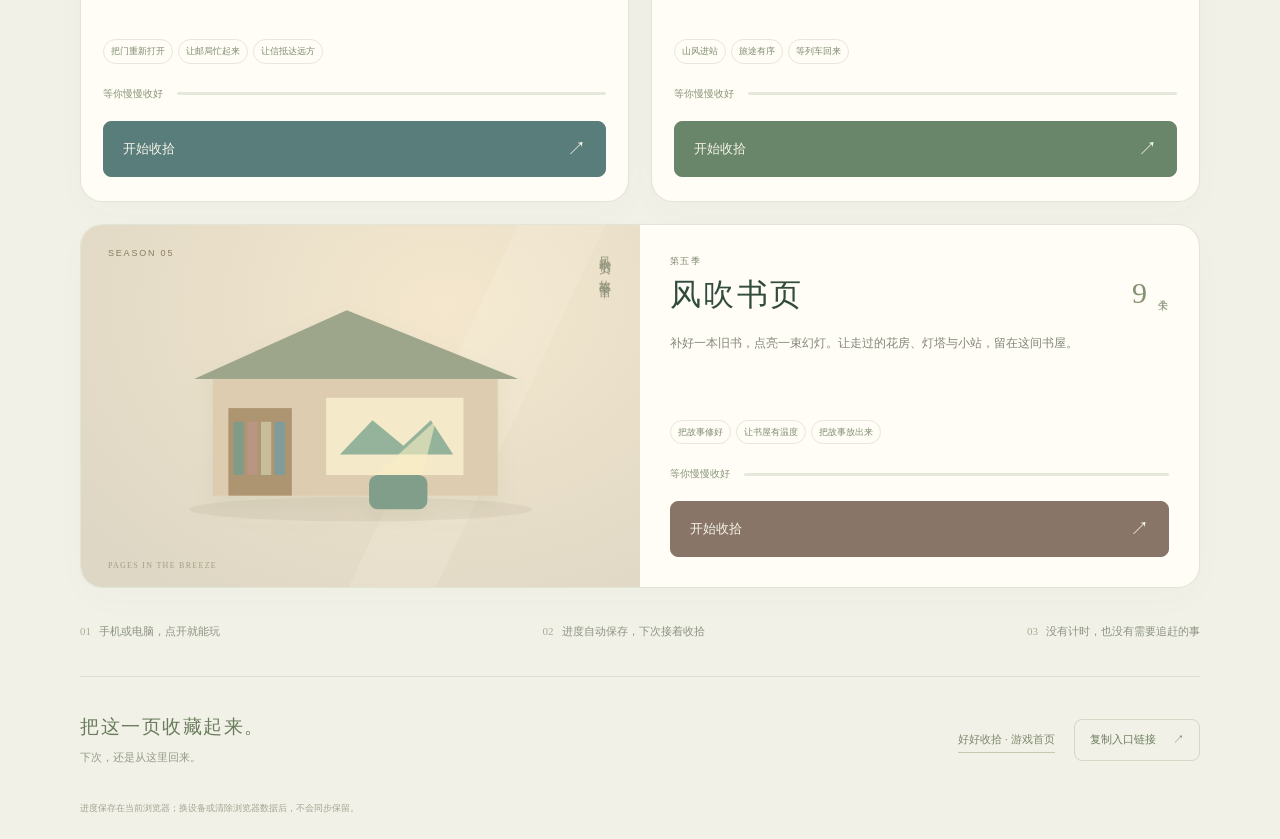
==== commit a3ffa43d: "feat: update quiet-workshop fixed entry for 0.7.0" ====
--- a/quiet-workshop/index.html
+++ b/quiet-workshop/index.html
@@ -4,11 +4,11 @@
     <meta charset="UTF-8" />
     <meta name="viewport" content="width=device-width,initial-scale=1,viewport-fit=cover" />
     <meta name="theme-color" content="#f2f1e8" />
-    <meta name="description" content="好好收拾的固定入口。选一个喜欢的地方，清洁、整理、修复。四季三十六关，在街角旧店、雨后花房、灯塔邮局和山间小站里慢慢找回舒服的秩序。" />
+    <meta name="description" content="好好收拾的固定入口。选一个喜欢的地方，清洁、整理、修复。五季四十五关，在小店、花房、邮局、小站和书屋里慢慢找回舒服的秩序。" />
     <title>好好收拾 · 把日子慢慢收拾好</title>
     <link rel="icon" type="image/svg+xml" href="./assets/favicon-DkzWbQVf.svg" />
-    <script type="module" crossorigin src="./assets/index-jwjMaBkA.js"></script>
-    <link rel="stylesheet" crossorigin href="./assets/index-BkdPLtwz.css">
+    <script type="module" crossorigin src="./assets/index-h-8D3P1N.js"></script>
+    <link rel="stylesheet" crossorigin href="./assets/index-BAIUyjmR.css">
   <link rel="canonical" href="https://yuanhongboo.github.io/orbit-breaker/quiet-workshop/" /></head>
   <body>
     <header class="page-header">
@@ -17,8 +17,8 @@
     </header>
     <main>
       <section class="welcome" aria-labelledby="welcome-title">
-        <div class="welcome-copy"><p class="eyebrow"><span class="tiny-sun">✳</span> 给自己，一小段安静的时间</p><h1 id="welcome-title">把日子，<br /><em>慢慢收拾好。</em></h1><p class="intro">擦去一点灰，收好一件物品。<br />让熟悉的小地方，重新变得舒服。</p></div>
-        <aside class="return-note" aria-label="回到你的进度"><span class="note-mark">⌁</span><p id="return-heading">今天，想收拾哪里？</p><span id="return-detail">四个季节，三十六处慢慢变好的风景。</span><a id="resume-link" class="resume-link" href="#seasons">选个喜欢的地方 <span>↓</span></a><small>没有倒计时，随时可以停下。</small></aside>
+        <div class="welcome-copy"><p class="eyebrow"><span class="tiny-sun">✳</span> 给自己，一小段安静的时间</p><h1 id="welcome-title">把日子，<br /><em>慢慢收拾好。</em></h1><p class="intro">擦去一点灰，收好一件物品。<br />让熟悉的小地方，重新变得舒服。</p>
+        <div id="latest-season" class="latest-season-wrap"><a id="latest-season-link" class="latest-season" href="https://yuanhongboo.github.io/orbit-breaker/quiet-workshop/v0.7.0/?season=hillside-library"><span>新的一季</span>第五季 · 风吹书页 ↗</a></div></div><aside class="return-note" aria-label="回到你的进度"><span class="note-mark">⌁</span><p id="return-heading">今天，想收拾哪里？</p><span id="return-detail">五个季节，四十五处慢慢变好的风景。</span><a id="resume-link" class="resume-link" href="#seasons">选个喜欢的地方 <span>↓</span></a><small>没有倒计时，随时可以停下。</small></aside>
       </section>
       <section id="seasons" class="seasons" aria-labelledby="seasons-title">
         <div class="section-heading"><h2 id="seasons-title">选一个喜欢的地方</h2><span>一季一个故事 · 每季九关</span></div>
@@ -44,7 +44,7 @@
     <path d="M204 115h19l-4 17h-11z" fill="#b88b67"/>
     <path d="M214 115q-17-9-12-22 16 1 12 22m0-4q1-24 15-27 7 21-15 27" fill="#849f76"/>
     <path d="M25 49l8 4m-3-22 7 7m184 12 8-4m-13-8 6-8" stroke="#d5bc85" stroke-width="3" stroke-linecap="round"/>
-  </svg></div><span class="art-caption">THE CORNER SHOP</span></div><div class="card-content"><div class="card-title"><div><p class="eyebrow">第一季</p><h3>街角旧店</h3></div><span class="level-count">9<small>个关卡</small></span></div><p class="season-description">从咖啡角到书桌，从唱片到一盏灯。让街角这家小店，再一次开门。</p><div class="chapter-tags"><span>收拾日常</span><span>让旧物复苏</span><span>重新开门</span></div><div class="card-progress"><span id="progress-street-shop">等你慢慢收好</span><div class="progress-track" aria-hidden="true"><i id="fill-street-shop"></i></div></div><a class="play-link" id="play-street-shop" href="https://yuanhongboo.github.io/orbit-breaker/quiet-workshop/v0.6.0/?season=street-shop">开始收拾 <span>↗</span></a></div></article><article class="season-card garden" data-season="rain-garden"><div class="art-wrap"><span class="season-tag">SEASON 02</span><span class="card-annotation">雨停了，新绿住下。</span><div class="season-art"><svg viewBox="0 0 250 150" aria-hidden="true"><ellipse cx="125" cy="132" rx="93" ry="8" fill="#527951" opacity=".1"/><path d="M37 65l87-48 89 48v66H37z" fill="#cfdfc7"/><path d="M37 65l87-48 89 48v66H37V65h176M80 42v89m89-89v89M124 17v114" fill="none" stroke="#849b83" stroke-width="4"/><circle cx="177" cy="34" r="14" fill="#efe2ad"/><g transform="translate(-4 49) scale(.6)"><path d="M93 78h57l-7 43q-22 9-43 0z" fill="#91aea5"/><ellipse cx="121" cy="78" rx="29" ry="8" fill="#b6cab6"/><path d="M121 77V35m0 22q-27-2-24-23 26 0 24 23m1 9q4-29 29-29 1 27-29 29" fill="#789e79" stroke="#678768" stroke-width="3"/></g><g transform="translate(97 49) scale(.55)"><path d="M93 78h57l-7 43q-22 9-43 0z" fill="#91aea5"/><ellipse cx="121" cy="78" rx="29" ry="8" fill="#b6cab6"/><path d="M121 77V35m0 22q-27-2-24-23 26 0 24 23m1 9q4-29 29-29 1 27-29 29" fill="#789e79" stroke="#678768" stroke-width="3"/></g></svg></div><span class="art-caption">AFTER THE RAIN</span></div><div class="card-content"><div class="card-title"><div><p class="eyebrow">第二季</p><h3>雨后花房</h3></div><span class="level-count">9<small>个关卡</small></span></div><p class="season-description">翻看一只旧花盆，安放一株新苗。把风、流水和阳光，重新请进花房。</p><div class="chapter-tags"><span>雨停之后</span><span>重新生长</span><span>把光请进来</span></div><div class="card-progress"><span id="progress-rain-garden">等你慢慢收好</span><div class="progress-track" aria-hidden="true"><i id="fill-rain-garden"></i></div></div><a class="play-link" id="play-rain-garden" href="https://yuanhongboo.github.io/orbit-breaker/quiet-workshop/v0.6.0/?season=rain-garden">开始收拾 <span>↗</span></a></div></article><article class="season-card post" data-season="lighthouse-post"><div class="art-wrap"><span class="season-tag">SEASON 03</span><span class="card-annotation">让好消息，找到远方。</span><div class="season-art"><svg viewBox="0 0 250 150" aria-hidden="true" focusable="false"><ellipse cx="125" cy="134" rx="99" ry="7" fill="#557b7d" opacity=".09"/><path d="M30 72l61-38 65 38" fill="#86a6a0"/><rect x="40" y="72" width="104" height="57" fill="#dac8a6"/><rect x="54" y="90" width="27" height="39" fill="#78988d"/><rect x="94" y="86" width="35" height="24" fill="#b5cfc6"/><path d="M176 128l9-67h24l10 67" fill="#eee1c2"/><path d="M180 99h34" stroke="#b88f77" stroke-width="11"/><rect x="181" y="43" width="31" height="20" fill="#d7dcb8" stroke="#9c8e69" stroke-width="3"/><path d="M174 43l23-17 22 17z" fill="#75938c"/><path d="M23 132h210" stroke="#a7c1b7" stroke-width="4"/></svg></div><span class="art-caption">LETTERS BY THE SEA</span></div><div class="card-content"><div class="card-title"><div><p class="eyebrow">第三季</p><h3>海边来信</h3></div><span class="level-count">9<small>个关卡</small></span></div><p class="season-description">擦亮一枚邮戳，修好一台旧机器。每一章，都让灯塔旁的邮局多一点生机。</p><div class="chapter-tags"><span>把门重新打开</span><span>让邮局忙起来</span><span>让信抵达远方</span></div><div class="card-progress"><span id="progress-lighthouse-post">等你慢慢收好</span><div class="progress-track" aria-hidden="true"><i id="fill-lighthouse-post"></i></div></div><a class="play-link" id="play-lighthouse-post" href="https://yuanhongboo.github.io/orbit-breaker/quiet-workshop/v0.6.0/?season=lighthouse-post">开始收拾 <span>↗</span></a></div></article><article class="season-card station" data-season="mountain-station"><div class="art-wrap"><span class="season-tag">SEASON 04</span><span class="card-annotation">山风轻轻，列车慢慢。</span><div class="season-art"><svg viewBox="0 0 250 150" aria-hidden="true" focusable="false"><ellipse cx="125" cy="135" rx="100" ry="7" fill="#657f62" opacity=".09"/><g transform="translate(33 97) scale(0.65)"><path d="M0 0v42" stroke="#b0936d" stroke-width="4"/><path d="M0-19l-17 34h34zm0-14l-13 30h26z" fill="#8ba789"/></g><g transform="translate(211 92) scale(0.82)"><path d="M0 0v42" stroke="#b0936d" stroke-width="4"/><path d="M0-19l-17 34h34zm0-14l-13 30h26z" fill="#8ba789"/></g><path d="M44 69l68-34 66 34" fill="#819f86"/><rect x="56" y="68" width="111" height="51" fill="#ded0ac"/><rect x="70" y="81" width="31" height="38" fill="#829b80"/><rect x="120" y="80" width="32" height="24" fill="#b4c9ac"/><path d="M24 133h207" stroke="#819085" stroke-width="4"/><rect x="132" y="101" width="77" height="25" rx="8" fill="#83a389"/><rect x="180" y="88" width="28" height="37" rx="3" fill="#6e9076"/><rect x="185" y="94" width="17" height="15" fill="#e5dbb7"/><circle cx="145" cy="129" r="8" fill="#4d6659"/><circle cx="145" cy="129" r="4.16" fill="#bac4a5"/><circle cx="171" cy="129" r="8" fill="#4d6659"/><circle cx="171" cy="129" r="4.16" fill="#bac4a5"/><circle cx="194" cy="129" r="8" fill="#4d6659"/><circle cx="194" cy="129" r="4.16" fill="#bac4a5"/></svg></div><span class="art-caption">THE MOUNTAIN STOP</span></div><div class="card-content"><div class="card-title"><div><p class="eyebrow">第四季</p><h3>山间小站</h3></div><span class="level-count">9<small>个关卡</small></span></div><p class="season-description">修好一张长椅，留下一张车票。让山间的小站，等来熟悉的车轮声。</p><div class="chapter-tags"><span>山风进站</span><span>旅途有序</span><span>等列车回来</span></div><div class="card-progress"><span id="progress-mountain-station">等你慢慢收好</span><div class="progress-track" aria-hidden="true"><i id="fill-mountain-station"></i></div></div><a class="play-link" id="play-mountain-station" href="https://yuanhongboo.github.io/orbit-breaker/quiet-workshop/v0.6.0/?season=mountain-station">开始收拾 <span>↗</span></a></div></article></div>
+  </svg></div><span class="art-caption">THE CORNER SHOP</span></div><div class="card-content"><div class="card-title"><div><p class="eyebrow">第一季</p><h3>街角旧店</h3></div><span class="level-count">9<small>个关卡</small></span></div><p class="season-description">从咖啡角到书桌，从唱片到一盏灯。让街角这家小店，再一次开门。</p><div class="chapter-tags"><span>收拾日常</span><span>让旧物复苏</span><span>重新开门</span></div><div class="card-progress"><span id="progress-street-shop">等你慢慢收好</span><div class="progress-track" aria-hidden="true"><i id="fill-street-shop"></i></div></div><a class="play-link" id="play-street-shop" href="https://yuanhongboo.github.io/orbit-breaker/quiet-workshop/v0.7.0/?season=street-shop">开始收拾 <span>↗</span></a></div></article><article class="season-card garden" data-season="rain-garden"><div class="art-wrap"><span class="season-tag">SEASON 02</span><span class="card-annotation">雨停了，新绿住下。</span><div class="season-art"><svg viewBox="0 0 250 150" aria-hidden="true"><ellipse cx="125" cy="132" rx="93" ry="8" fill="#527951" opacity=".1"/><path d="M37 65l87-48 89 48v66H37z" fill="#cfdfc7"/><path d="M37 65l87-48 89 48v66H37V65h176M80 42v89m89-89v89M124 17v114" fill="none" stroke="#849b83" stroke-width="4"/><circle cx="177" cy="34" r="14" fill="#efe2ad"/><g transform="translate(-4 49) scale(.6)"><path d="M93 78h57l-7 43q-22 9-43 0z" fill="#91aea5"/><ellipse cx="121" cy="78" rx="29" ry="8" fill="#b6cab6"/><path d="M121 77V35m0 22q-27-2-24-23 26 0 24 23m1 9q4-29 29-29 1 27-29 29" fill="#789e79" stroke="#678768" stroke-width="3"/></g><g transform="translate(97 49) scale(.55)"><path d="M93 78h57l-7 43q-22 9-43 0z" fill="#91aea5"/><ellipse cx="121" cy="78" rx="29" ry="8" fill="#b6cab6"/><path d="M121 77V35m0 22q-27-2-24-23 26 0 24 23m1 9q4-29 29-29 1 27-29 29" fill="#789e79" stroke="#678768" stroke-width="3"/></g></svg></div><span class="art-caption">AFTER THE RAIN</span></div><div class="card-content"><div class="card-title"><div><p class="eyebrow">第二季</p><h3>雨后花房</h3></div><span class="level-count">9<small>个关卡</small></span></div><p class="season-description">翻看一只旧花盆，安放一株新苗。把风、流水和阳光，重新请进花房。</p><div class="chapter-tags"><span>雨停之后</span><span>重新生长</span><span>把光请进来</span></div><div class="card-progress"><span id="progress-rain-garden">等你慢慢收好</span><div class="progress-track" aria-hidden="true"><i id="fill-rain-garden"></i></div></div><a class="play-link" id="play-rain-garden" href="https://yuanhongboo.github.io/orbit-breaker/quiet-workshop/v0.7.0/?season=rain-garden">开始收拾 <span>↗</span></a></div></article><article class="season-card post" data-season="lighthouse-post"><div class="art-wrap"><span class="season-tag">SEASON 03</span><span class="card-annotation">让好消息，找到远方。</span><div class="season-art"><svg viewBox="0 0 250 150" aria-hidden="true" focusable="false"><ellipse cx="125" cy="134" rx="99" ry="7" fill="#557b7d" opacity=".09"/><path d="M30 72l61-38 65 38" fill="#86a6a0"/><rect x="40" y="72" width="104" height="57" fill="#dac8a6"/><rect x="54" y="90" width="27" height="39" fill="#78988d"/><rect x="94" y="86" width="35" height="24" fill="#b5cfc6"/><path d="M176 128l9-67h24l10 67" fill="#eee1c2"/><path d="M180 99h34" stroke="#b88f77" stroke-width="11"/><rect x="181" y="43" width="31" height="20" fill="#d7dcb8" stroke="#9c8e69" stroke-width="3"/><path d="M174 43l23-17 22 17z" fill="#75938c"/><path d="M23 132h210" stroke="#a7c1b7" stroke-width="4"/></svg></div><span class="art-caption">LETTERS BY THE SEA</span></div><div class="card-content"><div class="card-title"><div><p class="eyebrow">第三季</p><h3>海边来信</h3></div><span class="level-count">9<small>个关卡</small></span></div><p class="season-description">擦亮一枚邮戳，修好一台旧机器。每一章，都让灯塔旁的邮局多一点生机。</p><div class="chapter-tags"><span>把门重新打开</span><span>让邮局忙起来</span><span>让信抵达远方</span></div><div class="card-progress"><span id="progress-lighthouse-post">等你慢慢收好</span><div class="progress-track" aria-hidden="true"><i id="fill-lighthouse-post"></i></div></div><a class="play-link" id="play-lighthouse-post" href="https://yuanhongboo.github.io/orbit-breaker/quiet-workshop/v0.7.0/?season=lighthouse-post">开始收拾 <span>↗</span></a></div></article><article class="season-card station" data-season="mountain-station"><div class="art-wrap"><span class="season-tag">SEASON 04</span><span class="card-annotation">山风轻轻，列车慢慢。</span><div class="season-art"><svg viewBox="0 0 250 150" aria-hidden="true" focusable="false"><ellipse cx="125" cy="135" rx="100" ry="7" fill="#657f62" opacity=".09"/><g transform="translate(33 97) scale(0.65)"><path d="M0 0v42" stroke="#b0936d" stroke-width="4"/><path d="M0-19l-17 34h34zm0-14l-13 30h26z" fill="#8ba789"/></g><g transform="translate(211 92) scale(0.82)"><path d="M0 0v42" stroke="#b0936d" stroke-width="4"/><path d="M0-19l-17 34h34zm0-14l-13 30h26z" fill="#8ba789"/></g><path d="M44 69l68-34 66 34" fill="#819f86"/><rect x="56" y="68" width="111" height="51" fill="#ded0ac"/><rect x="70" y="81" width="31" height="38" fill="#829b80"/><rect x="120" y="80" width="32" height="24" fill="#b4c9ac"/><path d="M24 133h207" stroke="#819085" stroke-width="4"/><rect x="132" y="101" width="77" height="25" rx="8" fill="#83a389"/><rect x="180" y="88" width="28" height="37" rx="3" fill="#6e9076"/><rect x="185" y="94" width="17" height="15" fill="#e5dbb7"/><circle cx="145" cy="129" r="8" fill="#4d6659"/><circle cx="145" cy="129" r="4.16" fill="#bac4a5"/><circle cx="171" cy="129" r="8" fill="#4d6659"/><circle cx="171" cy="129" r="4.16" fill="#bac4a5"/><circle cx="194" cy="129" r="8" fill="#4d6659"/><circle cx="194" cy="129" r="4.16" fill="#bac4a5"/></svg></div><span class="art-caption">THE MOUNTAIN STOP</span></div><div class="card-content"><div class="card-title"><div><p class="eyebrow">第四季</p><h3>山间小站</h3></div><span class="level-count">9<small>个关卡</small></span></div><p class="season-description">修好一张长椅，留下一张车票。让山间的小站，等来熟悉的车轮声。</p><div class="chapter-tags"><span>山风进站</span><span>旅途有序</span><span>等列车回来</span></div><div class="card-progress"><span id="progress-mountain-station">等你慢慢收好</span><div class="progress-track" aria-hidden="true"><i id="fill-mountain-station"></i></div></div><a class="play-link" id="play-mountain-station" href="https://yuanhongboo.github.io/orbit-breaker/quiet-workshop/v0.7.0/?season=mountain-station">开始收拾 <span>↗</span></a></div></article><article class="season-card book" data-season="hillside-library"><div class="art-wrap"><span class="season-tag">SEASON 05</span><span class="card-annotation">风吹书页，故事留下。</span><div class="season-art"><svg viewBox="0 0 250 150" aria-hidden="true" focusable="false"><ellipse cx="125" cy="135" rx="100" ry="7" fill="#776950" opacity=".08"/><path d="M28 59l89-40 100 40" fill="#9da68b"/><rect x="39" y="59" width="166" height="68" fill="#deccb0"/><rect x="105" y="70" width="80" height="45" fill="#f4e9c9"/><path d="M113 103l19-20 18 15 16-15 13 20" fill="#95b29a"/><rect x="48" y="76" width="37" height="51" fill="#ac9570"/><path d="M54 84v31" stroke="#829b87" stroke-width="6"/><path d="M62 84v31" stroke="#b99583" stroke-width="6"/><path d="M70 84v31" stroke="#c7bd98" stroke-width="6"/><path d="M78 84v31" stroke="#7f9c9a" stroke-width="6"/><rect x="130" y="115" width="34" height="20" rx="5" fill="#819e8a"/><path d="M134 115l35-32-8 32z" fill="#fbefc5" opacity=".6"/></svg></div><span class="art-caption">PAGES IN THE BREEZE</span></div><div class="card-content"><div class="card-title"><div><p class="eyebrow">第五季</p><h3>风吹书页</h3></div><span class="level-count">9<small>个关卡</small></span></div><p class="season-description">补好一本旧书，点亮一束幻灯。让走过的花房、灯塔与小站，留在这间书屋。</p><div class="chapter-tags"><span>把故事修好</span><span>让书屋有温度</span><span>把故事放出来</span></div><div class="card-progress"><span id="progress-hillside-library">等你慢慢收好</span><div class="progress-track" aria-hidden="true"><i id="fill-hillside-library"></i></div></div><a class="play-link" id="play-hillside-library" href="https://yuanhongboo.github.io/orbit-breaker/quiet-workshop/v0.7.0/?season=hillside-library">开始收拾 <span>↗</span></a></div></article></div>
       </section>
       <section class="quiet-promises" aria-label="游玩方式"><p><span>01</span>手机或电脑，点开就能玩</p><p><span>02</span>进度自动保存，下次接着收拾</p><p><span>03</span>没有计时，也没有需要追赶的事</p></section>
       <footer class="page-footer"><div><strong>把这一页收藏起来。</strong><p>下次，还是从这里回来。</p></div><div class="bookmark"><a id="fixed-link" href="./">好好收拾 · 游戏首页</a><button id="copy-link" type="button">复制入口链接 <span>↗</span></button><span id="copy-status" role="status" aria-live="polite"></span></div><small class="storage-note">进度保存在当前浏览器；换设备或清除浏览器数据后，不会同步保留。</small></footer>
--- a/quiet-workshop/assets/index-BAIUyjmR.css
+++ b/quiet-workshop/assets/index-BAIUyjmR.css
@@ -0,0 +1 @@
+:root{color-scheme:light;--paper:#f2f1e8;--ink:#314b3c;--muted:#788071;--line:#81937335;font-family:-apple-system,BlinkMacSystemFont,PingFang SC,Microsoft YaHei,sans-serif;font-synthesis:none;text-rendering:optimizeLegibility}*{box-sizing:border-box}html{scroll-behavior:smooth}body{margin:0;background:radial-gradient(ellipse at 94% 4%,#dce6d788,transparent 35%),var(--paper);color:var(--ink)}a{color:inherit;text-decoration:none}button{font:inherit;cursor:pointer}a,button{-webkit-tap-highlight-color:transparent}a:focus-visible,button:focus-visible{outline:3px solid #7b9c65;outline-offset:5px}[hidden]{display:none!important}.page-header,main{width:min(1120px,calc(100% - 80px));margin:auto}.page-header{padding:34px 0;display:flex;align-items:center;justify-content:space-between;border-bottom:1px solid var(--line)}.brand{display:flex;align-items:center;gap:12px;font-size:19px;letter-spacing:.12em;font-weight:600}.brand-symbol{font-size:40px;line-height:1;color:#688465}.brand small{display:block;font-size:8px;letter-spacing:.2em;font-weight:400;margin-top:5px;color:var(--muted)}.header-link{font-size:12px;color:#61715d;padding:12px 0}.header-link span{margin-left:18px;font-size:18px}.welcome{display:flex;justify-content:space-between;align-items:center;gap:60px;padding:68px 0 60px}.eyebrow{font-size:10px;letter-spacing:.15em;color:#7f896f;margin:0 0 15px}.tiny-sun{font-size:18px;color:#a7a66e;vertical-align:-1px;margin-right:8px}h1,h2,h3,p{margin-top:0}h1,h3{font-family:Songti SC,STSong,"Noto Serif CJK SC",serif;font-weight:500}h1{font-size:clamp(42px,4.5vw,60px);line-height:1.3;letter-spacing:.04em;margin-bottom:22px}h1 em{font-style:normal;color:#657e5e}.intro{font-size:14px;line-height:1.9;color:#7d8273;margin:0}.return-note{position:relative;flex:0 0 294px;align-self:center;background:#fffcf2a6;border:1px solid #becab276;border-radius:3px 32px;padding:29px 30px 24px;box-shadow:8px 10px #dce3d55c;transform:rotate(1.2deg)}.note-mark{display:block;font:40px Georgia;color:#a8ad87;line-height:1;margin-bottom:20px}.return-note p{font-size:16px;line-height:1.6;margin-bottom:8px}.return-note>span:not(.note-mark){font-size:12px;line-height:1.8;color:#7b8470;display:block}.resume-link{display:flex;justify-content:space-between;align-items:center;padding:15px 0;margin:10px 0 12px;border-bottom:1px solid #81936d66;font-size:13px;min-height:48px}.return-note small{font-size:10px;color:#939885}.seasons{scroll-margin-top:24px}.section-heading{display:flex;justify-content:space-between;align-items:center;margin-bottom:20px}.section-heading h2{font-size:16px;font-weight:500;letter-spacing:.07em;margin:0}.section-heading>span{font-size:11px;color:#8b907e}.season-grid{display:grid;grid-template-columns:1fr 1fr;gap:27px}.season-card{border:1px solid #a0ae8d50;border-radius:22px;overflow:hidden;background:#fffdf6;box-shadow:0 12px 35px #47583205;transition:box-shadow .2s,transform .2s}.season-card:hover{box-shadow:0 12px 35px #47583213;transform:translateY(-3px)}.art-wrap{height:264px;position:relative;isolation:isolate;overflow:hidden;background:radial-gradient(ellipse at 40% 32%,#fff7df,#e9e2ce 90%)}.garden .art-wrap{background:radial-gradient(ellipse at 70% 25%,#f0f2d8,#d5e2d1 90%)}.art-wrap:before{content:"";position:absolute;inset:0;background:linear-gradient(115deg,transparent 60%,#fff9e829 60%,#fff9e829 72%,transparent 72%);pointer-events:none}.season-tag{position:absolute;top:23px;left:27px;font-size:9px;letter-spacing:.2em;color:#897d60}.card-annotation{position:absolute;right:27px;top:22px;font:12px Songti SC,serif;color:#92947d;writing-mode:vertical-rl;letter-spacing:.2em}.season-art{position:absolute;inset:28px 50px 21px 38px;display:flex;align-items:center;justify-content:center;filter:drop-shadow(0 8px 9px #60734413);--card-color:#9bae91}.season-art svg{display:block;width:100%;max-height:100%;height:100%;overflow:visible}.art-caption{position:absolute;bottom:17px;left:27px;font:8px Georgia;letter-spacing:.16em;color:#a59e83}.card-content{padding:26px 29px 29px}.card-title{display:flex;justify-content:space-between;align-items:center}.card-title .eyebrow{font-size:9px;margin-bottom:6px}h3{font-size:31px;letter-spacing:.08em;margin-bottom:16px}.level-count{display:flex;align-items:center;gap:8px;font:30px Georgia;color:#859272}.level-count small{font:10px sans-serif;writing-mode:vertical-rl;letter-spacing:.12em;color:#969e87}.season-description{font-size:12px;line-height:1.9;color:#818777;margin-bottom:20px}.chapter-tags{display:flex;gap:7px;flex-wrap:wrap}.chapter-tags span{padding:6px 10px;border:1px solid #a4ad9145;border-radius:20px;color:#7e8d70;font-size:10px;line-height:1.2}.card-progress{display:flex;align-items:center;gap:14px;padding:23px 0 20px}.card-progress>span{font-size:10px;white-space:nowrap;color:#899478}.progress-track{height:3px;background:#e5e9dc;border-radius:3px;flex:1;overflow:hidden}.progress-track i{display:block;width:0;height:100%;background:#8caa78}.play-link{min-height:49px;display:flex;align-items:center;justify-content:space-between;padding:14px 19px;background:#425e49;border:1px solid #425e49;color:#f6f5e8;font-size:13px;border-radius:8px;transition:background .2s}.garden .play-link{background:#637f58;border-color:#637f58}.play-link:hover{background:#304b38}.play-link>span{font-size:19px}.quiet-promises{display:flex;justify-content:space-between;gap:16px;border-bottom:1px solid var(--line);padding:34px 0}.quiet-promises p{font-size:11px;color:#8b9380;margin:0;line-height:1.8}.quiet-promises span{font:11px Georgia;color:#a4ad92;margin-right:8px}.page-footer{display:flex;position:relative;justify-content:space-between;align-items:center;gap:20px;padding:37px 0 74px}.page-footer strong{font:19px Songti SC,serif;letter-spacing:.08em;color:#6a7e5d}.page-footer p{font-size:11px;color:#949b87;margin:10px 0 0}.bookmark{display:flex;align-items:center;gap:19px;position:relative}.bookmark>a{font-size:11px;color:#7c896b;border-bottom:1px solid #c3cbb4;padding:5px 0}.bookmark button{min-height:42px;border:1px solid #afbd9c77;border-radius:8px;background:transparent;color:#6c7e5d;padding:11px 15px;font-size:11px}.bookmark button:hover{background:#e4eadb}.bookmark button span{margin-left:14px}#copy-status{position:absolute;right:0;bottom:-23px;font-size:11px;color:#60794f}.storage-note{position:absolute;bottom:23px;left:0;font-size:9px;color:#a0a691;line-height:1.7}.noscript-note{text-align:center;padding:16px;font-size:13px}@media(max-width:760px){.page-header,main{width:calc(100% - 40px)}.page-header{padding:23px 0}.brand{font-size:16px;gap:9px}.brand-symbol{font-size:33px}.header-link{font-size:10px}.header-link span{margin-left:8px}.welcome{gap:22px;padding:38px 0 34px}.welcome-copy{flex:1}h1{font-size:38px}.welcome .eyebrow{font-size:9px;letter-spacing:.04em}.intro{font-size:12px}.return-note{flex:0 0 220px;padding:20px}.note-mark{font-size:30px;margin-bottom:11px}.season-grid{gap:16px}.art-wrap{height:210px}.season-art{inset:26px 28px 22px 18px}.card-content{padding:22px 19px}.season-description{font-size:11px}.chapter-tags{gap:5px}.chapter-tags span{padding:6px 7px;font-size:9px}.quiet-promises{flex-wrap:wrap;gap:12px;padding:27px 0}.quiet-promises p{flex:1 1 200px}.section-heading>span{font-size:10px}.page-footer{align-items:flex-start}.bookmark{flex-direction:column;align-items:flex-end;gap:10px}}@media(max-width:560px){.page-header,main{width:calc(100% - 36px)}.welcome{display:block;padding:32px 0}.welcome-copy .eyebrow{margin-bottom:15px}h1{font-size:43px;margin-bottom:15px;line-height:1.25}.intro br{display:none}.intro{line-height:1.8;max-width:310px}.return-note{margin-top:26px;transform:none;border-radius:13px;box-shadow:4px 5px #dce3d53d;padding:18px 20px;display:grid;grid-template-columns:1fr auto;column-gap:10px}.note-mark{display:none}.return-note p{font-size:14px;margin:0 0 4px;grid-column:1}.return-note>span:not(.note-mark){font-size:11px;grid-column:1}.resume-link{grid-column:2;grid-row:1/3;font-size:11px;gap:14px;margin:0;padding:3px 0;border:0;max-width:110px;line-height:1.7}.return-note small{grid-column:1/-1;font-size:9px;margin-top:9px}.section-heading{margin-bottom:16px;align-items:flex-start;gap:10px}.section-heading h2{font-size:14px}.section-heading>span{font-size:9px;padding-top:3px}.season-grid{grid-template-columns:1fr;gap:24px}.art-wrap{height:210px}.season-art{inset:26px 49px 18px 32px}.card-content{padding:24px}.season-description{font-size:12px}.chapter-tags span{font-size:10px;padding:6px 10px}.card-progress{padding:21px 0 18px}.season-tag{top:20px;left:24px}.card-annotation{top:20px;right:23px}.art-caption{left:24px}.quiet-promises{display:block;padding:28px 0}.quiet-promises p+p{margin-top:10px}.page-footer{padding-top:28px;gap:14px;padding-bottom:91px}.page-footer strong{font-size:16px}.bookmark{gap:9px}.bookmark>a{font-size:10px}.bookmark button{font-size:10px;padding:10px}.bookmark button span{margin-left:8px}.storage-note{bottom:24px;max-width:320px}}@media(prefers-reduced-motion:reduce){html{scroll-behavior:auto}.season-card,.play-link{transition:none}.season-card:hover{transform:none}}@media(min-width:960px){.season-grid{grid-template-columns:repeat(2,minmax(0,1fr));gap:22px}.card-content{padding:24px 22px}.art-wrap{height:232px}.season-art{inset:29px 36px 22px 24px}.chapter-tags{gap:5px}.chapter-tags span{padding:6px 7px;font-size:9px}.season-description{min-height:68px}}@media(min-width:561px)and (max-width:959px){.season-grid{grid-template-columns:repeat(2,minmax(0,1fr))}.season-card:last-child:nth-child(odd){grid-column:1/-1}.season-card:last-child:nth-child(odd) .art-wrap{height:235px}.season-card:last-child:nth-child(odd) .season-art{inset:22px 160px}}.post .art-wrap{background:radial-gradient(ellipse at 68% 22%,#f0ebd7,#cbdedb 90%)}.post .play-link{background:#597d7b;border-color:#597d7b}.station .art-wrap{background:radial-gradient(ellipse at 70% 20%,#f2e9c8,#d4e1ca 90%)}.station .play-link{background:#69856a;border-color:#69856a}.book .art-wrap{background:radial-gradient(ellipse at 65% 22%,#f4e7cd,#ded7c5 90%)}.book .play-link{background:#887568;border-color:#887568}.latest-season-wrap{margin-top:22px}.latest-season{display:inline-flex;align-items:center;gap:12px;padding:11px 14px;border:1px solid #b6bba267;border-radius:9px;font-size:12px;color:#6b755e;background:#fff9e985}.latest-season span{font-size:10px;color:#9c9278}.latest-season:hover{background:#fff9e9}@media(min-width:960px){.season-card:last-child:nth-child(odd){grid-column:1/-1;display:grid;grid-template-columns:1fr 1fr}.season-card:last-child:nth-child(odd) .art-wrap{height:100%;min-height:320px}.season-card:last-child:nth-child(odd) .season-art{inset:42px 65px}.season-card:last-child:nth-child(odd) .card-content{padding:30px}}
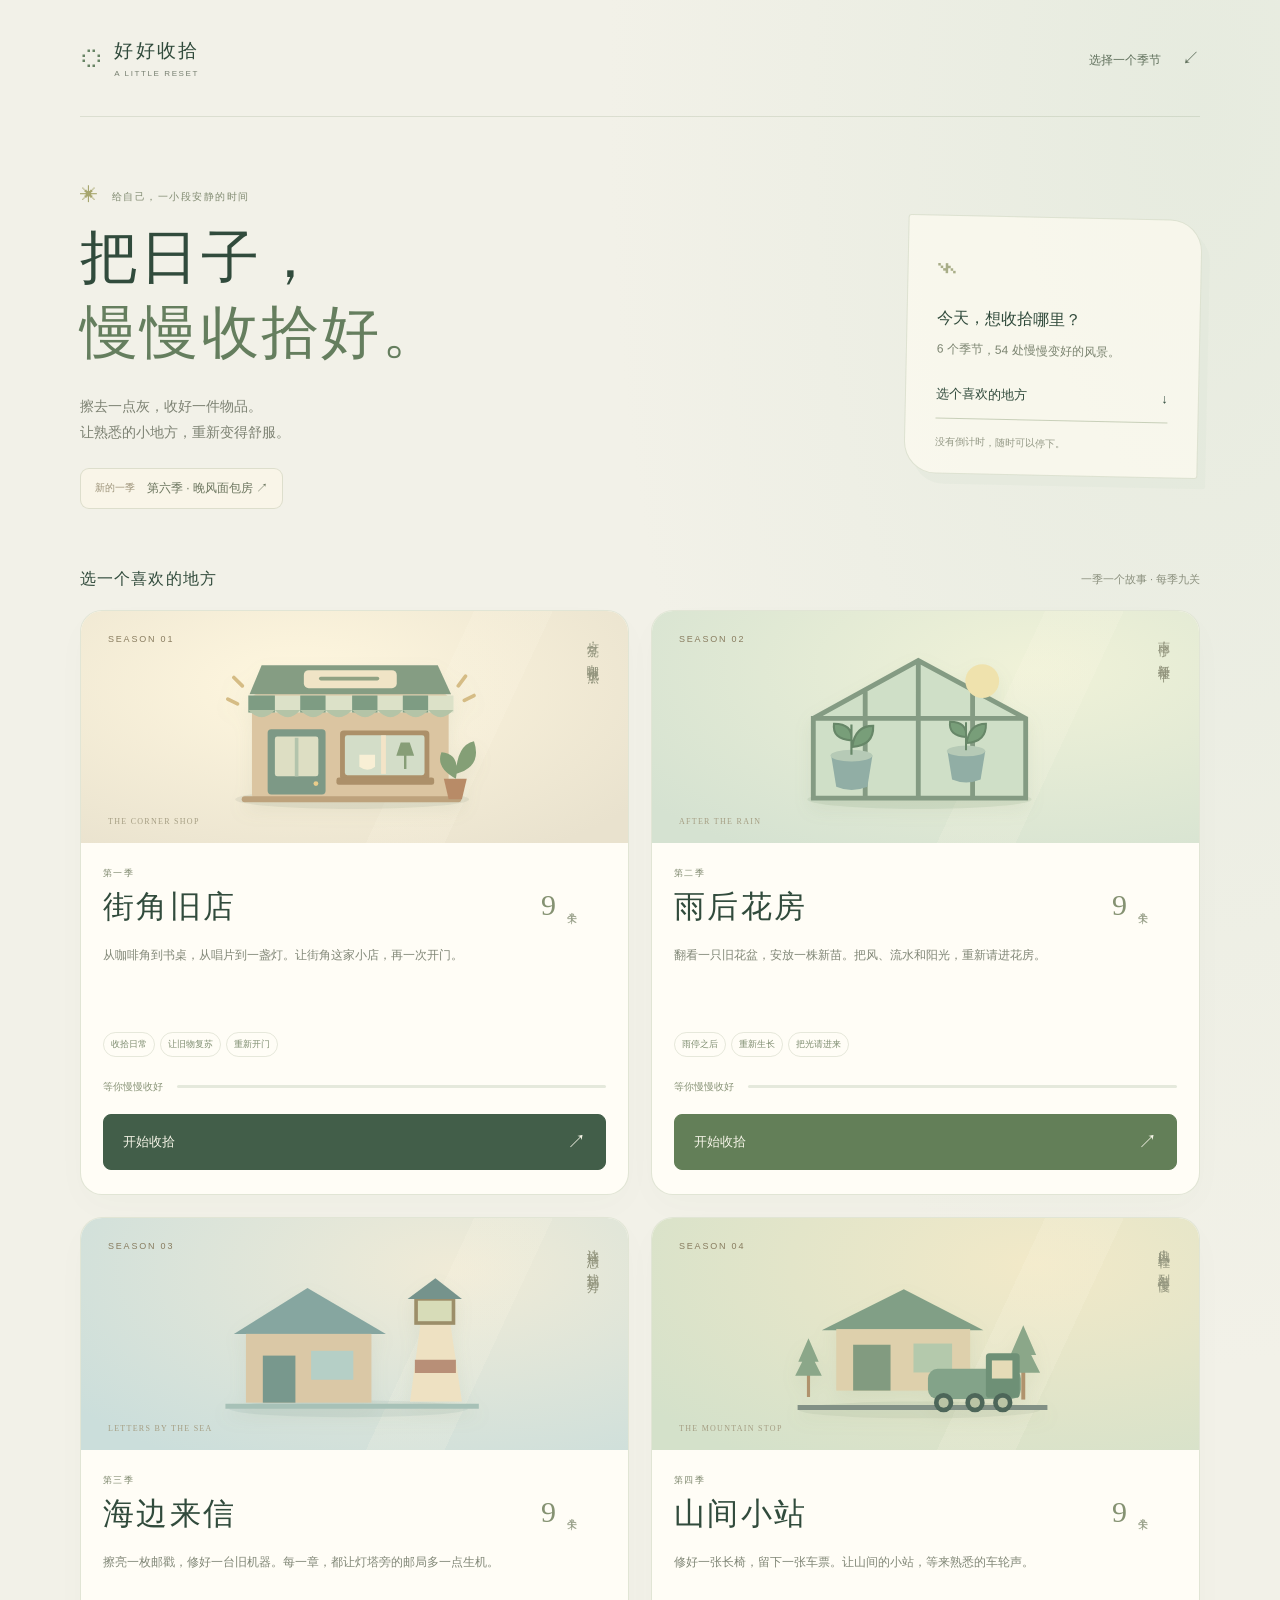
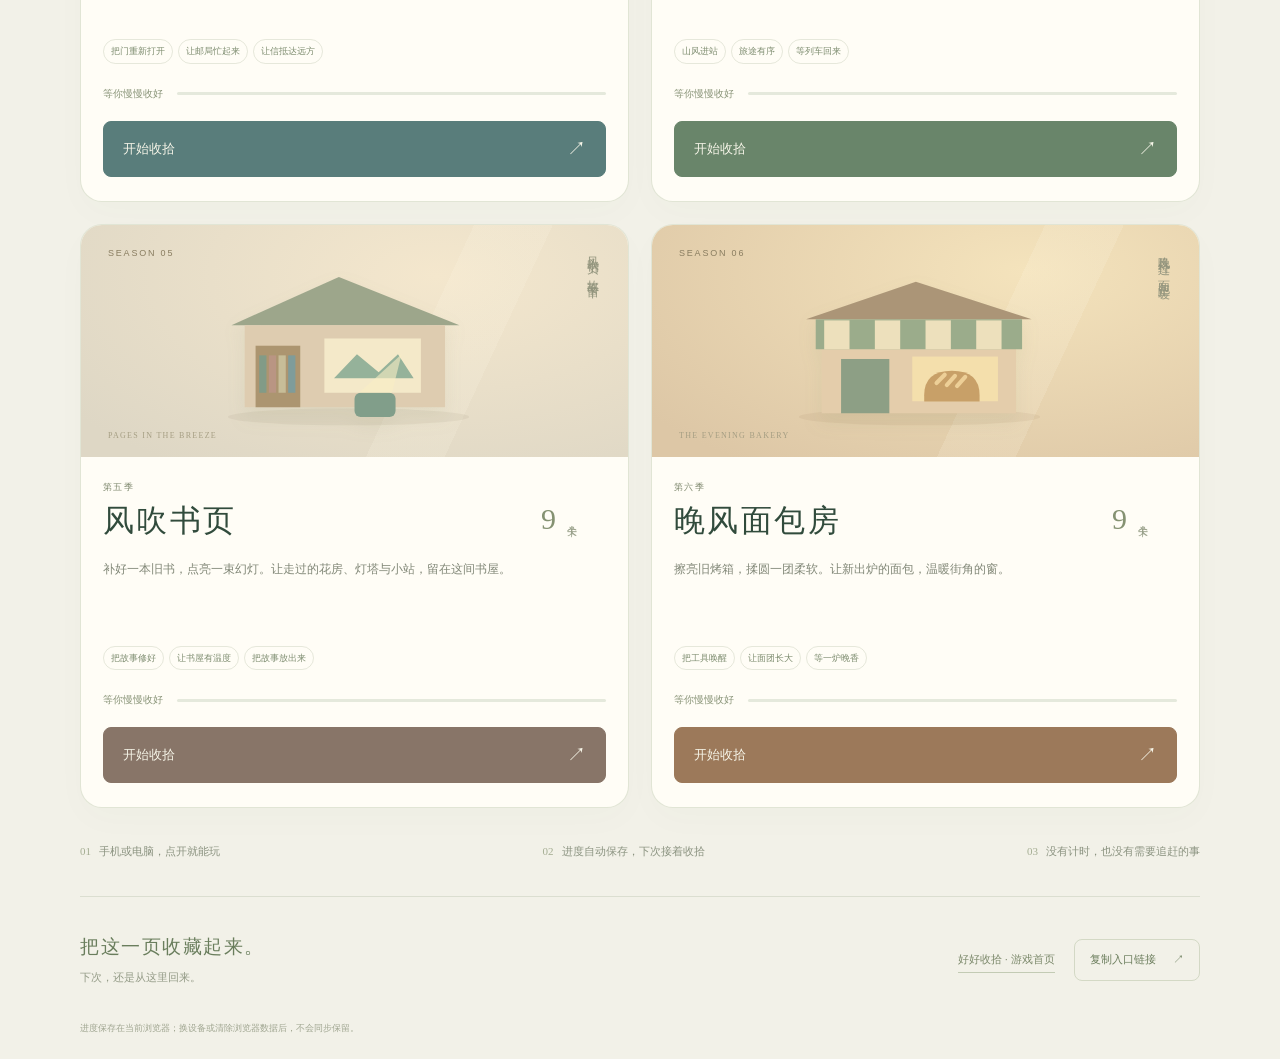
==== commit c5132650: "feat: update quiet-workshop fixed entry for 0.8.0" ====
--- a/quiet-workshop/index.html
+++ b/quiet-workshop/index.html
@@ -4,11 +4,11 @@
     <meta charset="UTF-8" />
     <meta name="viewport" content="width=device-width,initial-scale=1,viewport-fit=cover" />
     <meta name="theme-color" content="#f2f1e8" />
-    <meta name="description" content="好好收拾的固定入口。选一个喜欢的地方，清洁、整理、修复。五季四十五关，在小店、花房、邮局、小站和书屋里慢慢找回舒服的秩序。" />
+    <meta name="description" content="好好收拾的固定入口。选一个喜欢的地方，清洁、整理、修复。六季五十四关，在小店、花房、邮局、小站、书屋和面包房里慢慢找回舒服的秩序。" />
     <title>好好收拾 · 把日子慢慢收拾好</title>
     <link rel="icon" type="image/svg+xml" href="./assets/favicon-DkzWbQVf.svg" />
-    <script type="module" crossorigin src="./assets/index-h-8D3P1N.js"></script>
-    <link rel="stylesheet" crossorigin href="./assets/index-BAIUyjmR.css">
+    <script type="module" crossorigin src="./assets/index-DuD9z3Gp.js"></script>
+    <link rel="stylesheet" crossorigin href="./assets/index-BzH3wXx7.css">
   <link rel="canonical" href="https://yuanhongboo.github.io/orbit-breaker/quiet-workshop/" /></head>
   <body>
     <header class="page-header">
@@ -18,7 +18,7 @@
     <main>
       <section class="welcome" aria-labelledby="welcome-title">
         <div class="welcome-copy"><p class="eyebrow"><span class="tiny-sun">✳</span> 给自己，一小段安静的时间</p><h1 id="welcome-title">把日子，<br /><em>慢慢收拾好。</em></h1><p class="intro">擦去一点灰，收好一件物品。<br />让熟悉的小地方，重新变得舒服。</p>
-        <div id="latest-season" class="latest-season-wrap"><a id="latest-season-link" class="latest-season" href="https://yuanhongboo.github.io/orbit-breaker/quiet-workshop/v0.7.0/?season=hillside-library"><span>新的一季</span>第五季 · 风吹书页 ↗</a></div></div><aside class="return-note" aria-label="回到你的进度"><span class="note-mark">⌁</span><p id="return-heading">今天，想收拾哪里？</p><span id="return-detail">五个季节，四十五处慢慢变好的风景。</span><a id="resume-link" class="resume-link" href="#seasons">选个喜欢的地方 <span>↓</span></a><small>没有倒计时，随时可以停下。</small></aside>
+        <div id="latest-season" class="latest-season-wrap"><a id="latest-season-link" class="latest-season" href="https://yuanhongboo.github.io/orbit-breaker/quiet-workshop/v0.8.0/?season=evening-bakery"><span>新的一季</span>第六季 · 晚风面包房 ↗</a></div></div><aside class="return-note" aria-label="回到你的进度"><span class="note-mark">⌁</span><p id="return-heading">今天，想收拾哪里？</p><span id="return-detail">六个季节，五十四处慢慢变好的风景。</span><a id="resume-link" class="resume-link" href="#seasons">选个喜欢的地方 <span>↓</span></a><small>没有倒计时，随时可以停下。</small></aside>
       </section>
       <section id="seasons" class="seasons" aria-labelledby="seasons-title">
         <div class="section-heading"><h2 id="seasons-title">选一个喜欢的地方</h2><span>一季一个故事 · 每季九关</span></div>
@@ -44,7 +44,7 @@
     <path d="M204 115h19l-4 17h-11z" fill="#b88b67"/>
     <path d="M214 115q-17-9-12-22 16 1 12 22m0-4q1-24 15-27 7 21-15 27" fill="#849f76"/>
     <path d="M25 49l8 4m-3-22 7 7m184 12 8-4m-13-8 6-8" stroke="#d5bc85" stroke-width="3" stroke-linecap="round"/>
-  </svg></div><span class="art-caption">THE CORNER SHOP</span></div><div class="card-content"><div class="card-title"><div><p class="eyebrow">第一季</p><h3>街角旧店</h3></div><span class="level-count">9<small>个关卡</small></span></div><p class="season-description">从咖啡角到书桌，从唱片到一盏灯。让街角这家小店，再一次开门。</p><div class="chapter-tags"><span>收拾日常</span><span>让旧物复苏</span><span>重新开门</span></div><div class="card-progress"><span id="progress-street-shop">等你慢慢收好</span><div class="progress-track" aria-hidden="true"><i id="fill-street-shop"></i></div></div><a class="play-link" id="play-street-shop" href="https://yuanhongboo.github.io/orbit-breaker/quiet-workshop/v0.7.0/?season=street-shop">开始收拾 <span>↗</span></a></div></article><article class="season-card garden" data-season="rain-garden"><div class="art-wrap"><span class="season-tag">SEASON 02</span><span class="card-annotation">雨停了，新绿住下。</span><div class="season-art"><svg viewBox="0 0 250 150" aria-hidden="true"><ellipse cx="125" cy="132" rx="93" ry="8" fill="#527951" opacity=".1"/><path d="M37 65l87-48 89 48v66H37z" fill="#cfdfc7"/><path d="M37 65l87-48 89 48v66H37V65h176M80 42v89m89-89v89M124 17v114" fill="none" stroke="#849b83" stroke-width="4"/><circle cx="177" cy="34" r="14" fill="#efe2ad"/><g transform="translate(-4 49) scale(.6)"><path d="M93 78h57l-7 43q-22 9-43 0z" fill="#91aea5"/><ellipse cx="121" cy="78" rx="29" ry="8" fill="#b6cab6"/><path d="M121 77V35m0 22q-27-2-24-23 26 0 24 23m1 9q4-29 29-29 1 27-29 29" fill="#789e79" stroke="#678768" stroke-width="3"/></g><g transform="translate(97 49) scale(.55)"><path d="M93 78h57l-7 43q-22 9-43 0z" fill="#91aea5"/><ellipse cx="121" cy="78" rx="29" ry="8" fill="#b6cab6"/><path d="M121 77V35m0 22q-27-2-24-23 26 0 24 23m1 9q4-29 29-29 1 27-29 29" fill="#789e79" stroke="#678768" stroke-width="3"/></g></svg></div><span class="art-caption">AFTER THE RAIN</span></div><div class="card-content"><div class="card-title"><div><p class="eyebrow">第二季</p><h3>雨后花房</h3></div><span class="level-count">9<small>个关卡</small></span></div><p class="season-description">翻看一只旧花盆，安放一株新苗。把风、流水和阳光，重新请进花房。</p><div class="chapter-tags"><span>雨停之后</span><span>重新生长</span><span>把光请进来</span></div><div class="card-progress"><span id="progress-rain-garden">等你慢慢收好</span><div class="progress-track" aria-hidden="true"><i id="fill-rain-garden"></i></div></div><a class="play-link" id="play-rain-garden" href="https://yuanhongboo.github.io/orbit-breaker/quiet-workshop/v0.7.0/?season=rain-garden">开始收拾 <span>↗</span></a></div></article><article class="season-card post" data-season="lighthouse-post"><div class="art-wrap"><span class="season-tag">SEASON 03</span><span class="card-annotation">让好消息，找到远方。</span><div class="season-art"><svg viewBox="0 0 250 150" aria-hidden="true" focusable="false"><ellipse cx="125" cy="134" rx="99" ry="7" fill="#557b7d" opacity=".09"/><path d="M30 72l61-38 65 38" fill="#86a6a0"/><rect x="40" y="72" width="104" height="57" fill="#dac8a6"/><rect x="54" y="90" width="27" height="39" fill="#78988d"/><rect x="94" y="86" width="35" height="24" fill="#b5cfc6"/><path d="M176 128l9-67h24l10 67" fill="#eee1c2"/><path d="M180 99h34" stroke="#b88f77" stroke-width="11"/><rect x="181" y="43" width="31" height="20" fill="#d7dcb8" stroke="#9c8e69" stroke-width="3"/><path d="M174 43l23-17 22 17z" fill="#75938c"/><path d="M23 132h210" stroke="#a7c1b7" stroke-width="4"/></svg></div><span class="art-caption">LETTERS BY THE SEA</span></div><div class="card-content"><div class="card-title"><div><p class="eyebrow">第三季</p><h3>海边来信</h3></div><span class="level-count">9<small>个关卡</small></span></div><p class="season-description">擦亮一枚邮戳，修好一台旧机器。每一章，都让灯塔旁的邮局多一点生机。</p><div class="chapter-tags"><span>把门重新打开</span><span>让邮局忙起来</span><span>让信抵达远方</span></div><div class="card-progress"><span id="progress-lighthouse-post">等你慢慢收好</span><div class="progress-track" aria-hidden="true"><i id="fill-lighthouse-post"></i></div></div><a class="play-link" id="play-lighthouse-post" href="https://yuanhongboo.github.io/orbit-breaker/quiet-workshop/v0.7.0/?season=lighthouse-post">开始收拾 <span>↗</span></a></div></article><article class="season-card station" data-season="mountain-station"><div class="art-wrap"><span class="season-tag">SEASON 04</span><span class="card-annotation">山风轻轻，列车慢慢。</span><div class="season-art"><svg viewBox="0 0 250 150" aria-hidden="true" focusable="false"><ellipse cx="125" cy="135" rx="100" ry="7" fill="#657f62" opacity=".09"/><g transform="translate(33 97) scale(0.65)"><path d="M0 0v42" stroke="#b0936d" stroke-width="4"/><path d="M0-19l-17 34h34zm0-14l-13 30h26z" fill="#8ba789"/></g><g transform="translate(211 92) scale(0.82)"><path d="M0 0v42" stroke="#b0936d" stroke-width="4"/><path d="M0-19l-17 34h34zm0-14l-13 30h26z" fill="#8ba789"/></g><path d="M44 69l68-34 66 34" fill="#819f86"/><rect x="56" y="68" width="111" height="51" fill="#ded0ac"/><rect x="70" y="81" width="31" height="38" fill="#829b80"/><rect x="120" y="80" width="32" height="24" fill="#b4c9ac"/><path d="M24 133h207" stroke="#819085" stroke-width="4"/><rect x="132" y="101" width="77" height="25" rx="8" fill="#83a389"/><rect x="180" y="88" width="28" height="37" rx="3" fill="#6e9076"/><rect x="185" y="94" width="17" height="15" fill="#e5dbb7"/><circle cx="145" cy="129" r="8" fill="#4d6659"/><circle cx="145" cy="129" r="4.16" fill="#bac4a5"/><circle cx="171" cy="129" r="8" fill="#4d6659"/><circle cx="171" cy="129" r="4.16" fill="#bac4a5"/><circle cx="194" cy="129" r="8" fill="#4d6659"/><circle cx="194" cy="129" r="4.16" fill="#bac4a5"/></svg></div><span class="art-caption">THE MOUNTAIN STOP</span></div><div class="card-content"><div class="card-title"><div><p class="eyebrow">第四季</p><h3>山间小站</h3></div><span class="level-count">9<small>个关卡</small></span></div><p class="season-description">修好一张长椅，留下一张车票。让山间的小站，等来熟悉的车轮声。</p><div class="chapter-tags"><span>山风进站</span><span>旅途有序</span><span>等列车回来</span></div><div class="card-progress"><span id="progress-mountain-station">等你慢慢收好</span><div class="progress-track" aria-hidden="true"><i id="fill-mountain-station"></i></div></div><a class="play-link" id="play-mountain-station" href="https://yuanhongboo.github.io/orbit-breaker/quiet-workshop/v0.7.0/?season=mountain-station">开始收拾 <span>↗</span></a></div></article><article class="season-card book" data-season="hillside-library"><div class="art-wrap"><span class="season-tag">SEASON 05</span><span class="card-annotation">风吹书页，故事留下。</span><div class="season-art"><svg viewBox="0 0 250 150" aria-hidden="true" focusable="false"><ellipse cx="125" cy="135" rx="100" ry="7" fill="#776950" opacity=".08"/><path d="M28 59l89-40 100 40" fill="#9da68b"/><rect x="39" y="59" width="166" height="68" fill="#deccb0"/><rect x="105" y="70" width="80" height="45" fill="#f4e9c9"/><path d="M113 103l19-20 18 15 16-15 13 20" fill="#95b29a"/><rect x="48" y="76" width="37" height="51" fill="#ac9570"/><path d="M54 84v31" stroke="#829b87" stroke-width="6"/><path d="M62 84v31" stroke="#b99583" stroke-width="6"/><path d="M70 84v31" stroke="#c7bd98" stroke-width="6"/><path d="M78 84v31" stroke="#7f9c9a" stroke-width="6"/><rect x="130" y="115" width="34" height="20" rx="5" fill="#819e8a"/><path d="M134 115l35-32-8 32z" fill="#fbefc5" opacity=".6"/></svg></div><span class="art-caption">PAGES IN THE BREEZE</span></div><div class="card-content"><div class="card-title"><div><p class="eyebrow">第五季</p><h3>风吹书页</h3></div><span class="level-count">9<small>个关卡</small></span></div><p class="season-description">补好一本旧书，点亮一束幻灯。让走过的花房、灯塔与小站，留在这间书屋。</p><div class="chapter-tags"><span>把故事修好</span><span>让书屋有温度</span><span>把故事放出来</span></div><div class="card-progress"><span id="progress-hillside-library">等你慢慢收好</span><div class="progress-track" aria-hidden="true"><i id="fill-hillside-library"></i></div></div><a class="play-link" id="play-hillside-library" href="https://yuanhongboo.github.io/orbit-breaker/quiet-workshop/v0.7.0/?season=hillside-library">开始收拾 <span>↗</span></a></div></article></div>
+  </svg></div><span class="art-caption">THE CORNER SHOP</span></div><div class="card-content"><div class="card-title"><div><p class="eyebrow">第一季</p><h3>街角旧店</h3></div><span class="level-count">9<small>个关卡</small></span></div><p class="season-description">从咖啡角到书桌，从唱片到一盏灯。让街角这家小店，再一次开门。</p><div class="chapter-tags"><span>收拾日常</span><span>让旧物复苏</span><span>重新开门</span></div><div class="card-progress"><span id="progress-street-shop">等你慢慢收好</span><div class="progress-track" aria-hidden="true"><i id="fill-street-shop"></i></div></div><a class="play-link" id="play-street-shop" href="https://yuanhongboo.github.io/orbit-breaker/quiet-workshop/v0.8.0/?season=street-shop">开始收拾 <span>↗</span></a></div></article><article class="season-card garden" data-season="rain-garden"><div class="art-wrap"><span class="season-tag">SEASON 02</span><span class="card-annotation">雨停了，新绿住下。</span><div class="season-art"><svg viewBox="0 0 250 150" aria-hidden="true"><ellipse cx="125" cy="132" rx="93" ry="8" fill="#527951" opacity=".1"/><path d="M37 65l87-48 89 48v66H37z" fill="#cfdfc7"/><path d="M37 65l87-48 89 48v66H37V65h176M80 42v89m89-89v89M124 17v114" fill="none" stroke="#849b83" stroke-width="4"/><circle cx="177" cy="34" r="14" fill="#efe2ad"/><g transform="translate(-4 49) scale(.6)"><path d="M93 78h57l-7 43q-22 9-43 0z" fill="#91aea5"/><ellipse cx="121" cy="78" rx="29" ry="8" fill="#b6cab6"/><path d="M121 77V35m0 22q-27-2-24-23 26 0 24 23m1 9q4-29 29-29 1 27-29 29" fill="#789e79" stroke="#678768" stroke-width="3"/></g><g transform="translate(97 49) scale(.55)"><path d="M93 78h57l-7 43q-22 9-43 0z" fill="#91aea5"/><ellipse cx="121" cy="78" rx="29" ry="8" fill="#b6cab6"/><path d="M121 77V35m0 22q-27-2-24-23 26 0 24 23m1 9q4-29 29-29 1 27-29 29" fill="#789e79" stroke="#678768" stroke-width="3"/></g></svg></div><span class="art-caption">AFTER THE RAIN</span></div><div class="card-content"><div class="card-title"><div><p class="eyebrow">第二季</p><h3>雨后花房</h3></div><span class="level-count">9<small>个关卡</small></span></div><p class="season-description">翻看一只旧花盆，安放一株新苗。把风、流水和阳光，重新请进花房。</p><div class="chapter-tags"><span>雨停之后</span><span>重新生长</span><span>把光请进来</span></div><div class="card-progress"><span id="progress-rain-garden">等你慢慢收好</span><div class="progress-track" aria-hidden="true"><i id="fill-rain-garden"></i></div></div><a class="play-link" id="play-rain-garden" href="https://yuanhongboo.github.io/orbit-breaker/quiet-workshop/v0.8.0/?season=rain-garden">开始收拾 <span>↗</span></a></div></article><article class="season-card post" data-season="lighthouse-post"><div class="art-wrap"><span class="season-tag">SEASON 03</span><span class="card-annotation">让好消息，找到远方。</span><div class="season-art"><svg viewBox="0 0 250 150" aria-hidden="true" focusable="false"><ellipse cx="125" cy="134" rx="99" ry="7" fill="#557b7d" opacity=".09"/><path d="M30 72l61-38 65 38" fill="#86a6a0"/><rect x="40" y="72" width="104" height="57" fill="#dac8a6"/><rect x="54" y="90" width="27" height="39" fill="#78988d"/><rect x="94" y="86" width="35" height="24" fill="#b5cfc6"/><path d="M176 128l9-67h24l10 67" fill="#eee1c2"/><path d="M180 99h34" stroke="#b88f77" stroke-width="11"/><rect x="181" y="43" width="31" height="20" fill="#d7dcb8" stroke="#9c8e69" stroke-width="3"/><path d="M174 43l23-17 22 17z" fill="#75938c"/><path d="M23 132h210" stroke="#a7c1b7" stroke-width="4"/></svg></div><span class="art-caption">LETTERS BY THE SEA</span></div><div class="card-content"><div class="card-title"><div><p class="eyebrow">第三季</p><h3>海边来信</h3></div><span class="level-count">9<small>个关卡</small></span></div><p class="season-description">擦亮一枚邮戳，修好一台旧机器。每一章，都让灯塔旁的邮局多一点生机。</p><div class="chapter-tags"><span>把门重新打开</span><span>让邮局忙起来</span><span>让信抵达远方</span></div><div class="card-progress"><span id="progress-lighthouse-post">等你慢慢收好</span><div class="progress-track" aria-hidden="true"><i id="fill-lighthouse-post"></i></div></div><a class="play-link" id="play-lighthouse-post" href="https://yuanhongboo.github.io/orbit-breaker/quiet-workshop/v0.8.0/?season=lighthouse-post">开始收拾 <span>↗</span></a></div></article><article class="season-card station" data-season="mountain-station"><div class="art-wrap"><span class="season-tag">SEASON 04</span><span class="card-annotation">山风轻轻，列车慢慢。</span><div class="season-art"><svg viewBox="0 0 250 150" aria-hidden="true" focusable="false"><ellipse cx="125" cy="135" rx="100" ry="7" fill="#657f62" opacity=".09"/><g transform="translate(33 97) scale(0.65)"><path d="M0 0v42" stroke="#b0936d" stroke-width="4"/><path d="M0-19l-17 34h34zm0-14l-13 30h26z" fill="#8ba789"/></g><g transform="translate(211 92) scale(0.82)"><path d="M0 0v42" stroke="#b0936d" stroke-width="4"/><path d="M0-19l-17 34h34zm0-14l-13 30h26z" fill="#8ba789"/></g><path d="M44 69l68-34 66 34" fill="#819f86"/><rect x="56" y="68" width="111" height="51" fill="#ded0ac"/><rect x="70" y="81" width="31" height="38" fill="#829b80"/><rect x="120" y="80" width="32" height="24" fill="#b4c9ac"/><path d="M24 133h207" stroke="#819085" stroke-width="4"/><rect x="132" y="101" width="77" height="25" rx="8" fill="#83a389"/><rect x="180" y="88" width="28" height="37" rx="3" fill="#6e9076"/><rect x="185" y="94" width="17" height="15" fill="#e5dbb7"/><circle cx="145" cy="129" r="8" fill="#4d6659"/><circle cx="145" cy="129" r="4.16" fill="#bac4a5"/><circle cx="171" cy="129" r="8" fill="#4d6659"/><circle cx="171" cy="129" r="4.16" fill="#bac4a5"/><circle cx="194" cy="129" r="8" fill="#4d6659"/><circle cx="194" cy="129" r="4.16" fill="#bac4a5"/></svg></div><span class="art-caption">THE MOUNTAIN STOP</span></div><div class="card-content"><div class="card-title"><div><p class="eyebrow">第四季</p><h3>山间小站</h3></div><span class="level-count">9<small>个关卡</small></span></div><p class="season-description">修好一张长椅，留下一张车票。让山间的小站，等来熟悉的车轮声。</p><div class="chapter-tags"><span>山风进站</span><span>旅途有序</span><span>等列车回来</span></div><div class="card-progress"><span id="progress-mountain-station">等你慢慢收好</span><div class="progress-track" aria-hidden="true"><i id="fill-mountain-station"></i></div></div><a class="play-link" id="play-mountain-station" href="https://yuanhongboo.github.io/orbit-breaker/quiet-workshop/v0.8.0/?season=mountain-station">开始收拾 <span>↗</span></a></div></article><article class="season-card book" data-season="hillside-library"><div class="art-wrap"><span class="season-tag">SEASON 05</span><span class="card-annotation">风吹书页，故事留下。</span><div class="season-art"><svg viewBox="0 0 250 150" aria-hidden="true" focusable="false"><ellipse cx="125" cy="135" rx="100" ry="7" fill="#776950" opacity=".08"/><path d="M28 59l89-40 100 40" fill="#9da68b"/><rect x="39" y="59" width="166" height="68" fill="#deccb0"/><rect x="105" y="70" width="80" height="45" fill="#f4e9c9"/><path d="M113 103l19-20 18 15 16-15 13 20" fill="#95b29a"/><rect x="48" y="76" width="37" height="51" fill="#ac9570"/><path d="M54 84v31" stroke="#829b87" stroke-width="6"/><path d="M62 84v31" stroke="#b99583" stroke-width="6"/><path d="M70 84v31" stroke="#c7bd98" stroke-width="6"/><path d="M78 84v31" stroke="#7f9c9a" stroke-width="6"/><rect x="130" y="115" width="34" height="20" rx="5" fill="#819e8a"/><path d="M134 115l35-32-8 32z" fill="#fbefc5" opacity=".6"/></svg></div><span class="art-caption">PAGES IN THE BREEZE</span></div><div class="card-content"><div class="card-title"><div><p class="eyebrow">第五季</p><h3>风吹书页</h3></div><span class="level-count">9<small>个关卡</small></span></div><p class="season-description">补好一本旧书，点亮一束幻灯。让走过的花房、灯塔与小站，留在这间书屋。</p><div class="chapter-tags"><span>把故事修好</span><span>让书屋有温度</span><span>把故事放出来</span></div><div class="card-progress"><span id="progress-hillside-library">等你慢慢收好</span><div class="progress-track" aria-hidden="true"><i id="fill-hillside-library"></i></div></div><a class="play-link" id="play-hillside-library" href="https://yuanhongboo.github.io/orbit-breaker/quiet-workshop/v0.8.0/?season=hillside-library">开始收拾 <span>↗</span></a></div></article><article class="season-card bake" data-season="evening-bakery"><div class="art-wrap"><span class="season-tag">SEASON 06</span><span class="card-annotation">晚风经过，面包正暖。</span><div class="season-art"><svg viewBox="0 0 250 150" aria-hidden="true" focusable="false"><ellipse cx="125" cy="135" rx="100" ry="7" fill="#8e7152" opacity=".09"/><path d="M31 54l91-31 96 31" fill="#ab9577"/><rect x="44" y="55" width="161" height="77" fill="#e4cdab"/><path d="M39 54h171v25H39z" fill="#9bac8b"/><path d="M46 55h21v24h-21z" fill="#ede0bc"/><path d="M88 55h21v24h-21z" fill="#ede0bc"/><path d="M130 55h21v24h-21z" fill="#ede0bc"/><path d="M172 55h21v24h-21z" fill="#ede0bc"/><rect x="60" y="87" width="40" height="45" fill="#8d9f85"/><rect x="119" y="85" width="71" height="37" fill="#f4dfac"/><g transform="translate(151 112) scale(0.85)"><path d="M-26 12v-6q0-24 27-24T28 6v6z" fill="#c8a068"/><path d="M-14-6l8-8m2 10 8-9m2 10 8-9" stroke="#edcf97" stroke-width="4" stroke-linecap="round"/></g></svg></div><span class="art-caption">THE EVENING BAKERY</span></div><div class="card-content"><div class="card-title"><div><p class="eyebrow">第六季</p><h3>晚风面包房</h3></div><span class="level-count">9<small>个关卡</small></span></div><p class="season-description">擦亮旧烤箱，揉圆一团柔软。让新出炉的面包，温暖街角的窗。</p><div class="chapter-tags"><span>把工具唤醒</span><span>让面团长大</span><span>等一炉晚香</span></div><div class="card-progress"><span id="progress-evening-bakery">等你慢慢收好</span><div class="progress-track" aria-hidden="true"><i id="fill-evening-bakery"></i></div></div><a class="play-link" id="play-evening-bakery" href="https://yuanhongboo.github.io/orbit-breaker/quiet-workshop/v0.8.0/?season=evening-bakery">开始收拾 <span>↗</span></a></div></article></div>
       </section>
       <section class="quiet-promises" aria-label="游玩方式"><p><span>01</span>手机或电脑，点开就能玩</p><p><span>02</span>进度自动保存，下次接着收拾</p><p><span>03</span>没有计时，也没有需要追赶的事</p></section>
       <footer class="page-footer"><div><strong>把这一页收藏起来。</strong><p>下次，还是从这里回来。</p></div><div class="bookmark"><a id="fixed-link" href="./">好好收拾 · 游戏首页</a><button id="copy-link" type="button">复制入口链接 <span>↗</span></button><span id="copy-status" role="status" aria-live="polite"></span></div><small class="storage-note">进度保存在当前浏览器；换设备或清除浏览器数据后，不会同步保留。</small></footer>
--- a/quiet-workshop/assets/index-BzH3wXx7.css
+++ b/quiet-workshop/assets/index-BzH3wXx7.css
@@ -0,0 +1 @@
+:root{color-scheme:light;--paper:#f2f1e8;--ink:#314b3c;--muted:#788071;--line:#81937335;font-family:-apple-system,BlinkMacSystemFont,PingFang SC,Microsoft YaHei,sans-serif;font-synthesis:none;text-rendering:optimizeLegibility}*{box-sizing:border-box}html{scroll-behavior:smooth}body{margin:0;background:radial-gradient(ellipse at 94% 4%,#dce6d788,transparent 35%),var(--paper);color:var(--ink)}a{color:inherit;text-decoration:none}button{font:inherit;cursor:pointer}a,button{-webkit-tap-highlight-color:transparent}a:focus-visible,button:focus-visible{outline:3px solid #7b9c65;outline-offset:5px}[hidden]{display:none!important}.page-header,main{width:min(1120px,calc(100% - 80px));margin:auto}.page-header{padding:34px 0;display:flex;align-items:center;justify-content:space-between;border-bottom:1px solid var(--line)}.brand{display:flex;align-items:center;gap:12px;font-size:19px;letter-spacing:.12em;font-weight:600}.brand-symbol{font-size:40px;line-height:1;color:#688465}.brand small{display:block;font-size:8px;letter-spacing:.2em;font-weight:400;margin-top:5px;color:var(--muted)}.header-link{font-size:12px;color:#61715d;padding:12px 0}.header-link span{margin-left:18px;font-size:18px}.welcome{display:flex;justify-content:space-between;align-items:center;gap:60px;padding:68px 0 60px}.eyebrow{font-size:10px;letter-spacing:.15em;color:#7f896f;margin:0 0 15px}.tiny-sun{font-size:18px;color:#a7a66e;vertical-align:-1px;margin-right:8px}h1,h2,h3,p{margin-top:0}h1,h3{font-family:Songti SC,STSong,"Noto Serif CJK SC",serif;font-weight:500}h1{font-size:clamp(42px,4.5vw,60px);line-height:1.3;letter-spacing:.04em;margin-bottom:22px}h1 em{font-style:normal;color:#657e5e}.intro{font-size:14px;line-height:1.9;color:#7d8273;margin:0}.return-note{position:relative;flex:0 0 294px;align-self:center;background:#fffcf2a6;border:1px solid #becab276;border-radius:3px 32px;padding:29px 30px 24px;box-shadow:8px 10px #dce3d55c;transform:rotate(1.2deg)}.note-mark{display:block;font:40px Georgia;color:#a8ad87;line-height:1;margin-bottom:20px}.return-note p{font-size:16px;line-height:1.6;margin-bottom:8px}.return-note>span:not(.note-mark){font-size:12px;line-height:1.8;color:#7b8470;display:block}.resume-link{display:flex;justify-content:space-between;align-items:center;padding:15px 0;margin:10px 0 12px;border-bottom:1px solid #81936d66;font-size:13px;min-height:48px}.return-note small{font-size:10px;color:#939885}.seasons{scroll-margin-top:24px}.section-heading{display:flex;justify-content:space-between;align-items:center;margin-bottom:20px}.section-heading h2{font-size:16px;font-weight:500;letter-spacing:.07em;margin:0}.section-heading>span{font-size:11px;color:#8b907e}.season-grid{display:grid;grid-template-columns:1fr 1fr;gap:27px}.season-card{border:1px solid #a0ae8d50;border-radius:22px;overflow:hidden;background:#fffdf6;box-shadow:0 12px 35px #47583205;transition:box-shadow .2s,transform .2s}.season-card:hover{box-shadow:0 12px 35px #47583213;transform:translateY(-3px)}.art-wrap{height:264px;position:relative;isolation:isolate;overflow:hidden;background:radial-gradient(ellipse at 40% 32%,#fff7df,#e9e2ce 90%)}.garden .art-wrap{background:radial-gradient(ellipse at 70% 25%,#f0f2d8,#d5e2d1 90%)}.art-wrap:before{content:"";position:absolute;inset:0;background:linear-gradient(115deg,transparent 60%,#fff9e829 60%,#fff9e829 72%,transparent 72%);pointer-events:none}.season-tag{position:absolute;top:23px;left:27px;font-size:9px;letter-spacing:.2em;color:#897d60}.card-annotation{position:absolute;right:27px;top:22px;font:12px Songti SC,serif;color:#92947d;writing-mode:vertical-rl;letter-spacing:.2em}.season-art{position:absolute;inset:28px 50px 21px 38px;display:flex;align-items:center;justify-content:center;filter:drop-shadow(0 8px 9px #60734413);--card-color:#9bae91}.season-art svg{display:block;width:100%;max-height:100%;height:100%;overflow:visible}.art-caption{position:absolute;bottom:17px;left:27px;font:8px Georgia;letter-spacing:.16em;color:#a59e83}.card-content{padding:26px 29px 29px}.card-title{display:flex;justify-content:space-between;align-items:center}.card-title .eyebrow{font-size:9px;margin-bottom:6px}h3{font-size:31px;letter-spacing:.08em;margin-bottom:16px}.level-count{display:flex;align-items:center;gap:8px;font:30px Georgia;color:#859272}.level-count small{font:10px sans-serif;writing-mode:vertical-rl;letter-spacing:.12em;color:#969e87}.season-description{font-size:12px;line-height:1.9;color:#818777;margin-bottom:20px}.chapter-tags{display:flex;gap:7px;flex-wrap:wrap}.chapter-tags span{padding:6px 10px;border:1px solid #a4ad9145;border-radius:20px;color:#7e8d70;font-size:10px;line-height:1.2}.card-progress{display:flex;align-items:center;gap:14px;padding:23px 0 20px}.card-progress>span{font-size:10px;white-space:nowrap;color:#899478}.progress-track{height:3px;background:#e5e9dc;border-radius:3px;flex:1;overflow:hidden}.progress-track i{display:block;width:0;height:100%;background:#8caa78}.play-link{min-height:49px;display:flex;align-items:center;justify-content:space-between;padding:14px 19px;background:#425e49;border:1px solid #425e49;color:#f6f5e8;font-size:13px;border-radius:8px;transition:background .2s}.garden .play-link{background:#637f58;border-color:#637f58}.play-link:hover{background:#304b38}.play-link>span{font-size:19px}.quiet-promises{display:flex;justify-content:space-between;gap:16px;border-bottom:1px solid var(--line);padding:34px 0}.quiet-promises p{font-size:11px;color:#8b9380;margin:0;line-height:1.8}.quiet-promises span{font:11px Georgia;color:#a4ad92;margin-right:8px}.page-footer{display:flex;position:relative;justify-content:space-between;align-items:center;gap:20px;padding:37px 0 74px}.page-footer strong{font:19px Songti SC,serif;letter-spacing:.08em;color:#6a7e5d}.page-footer p{font-size:11px;color:#949b87;margin:10px 0 0}.bookmark{display:flex;align-items:center;gap:19px;position:relative}.bookmark>a{font-size:11px;color:#7c896b;border-bottom:1px solid #c3cbb4;padding:5px 0}.bookmark button{min-height:42px;border:1px solid #afbd9c77;border-radius:8px;background:transparent;color:#6c7e5d;padding:11px 15px;font-size:11px}.bookmark button:hover{background:#e4eadb}.bookmark button span{margin-left:14px}#copy-status{position:absolute;right:0;bottom:-23px;font-size:11px;color:#60794f}.storage-note{position:absolute;bottom:23px;left:0;font-size:9px;color:#a0a691;line-height:1.7}.noscript-note{text-align:center;padding:16px;font-size:13px}@media(max-width:760px){.page-header,main{width:calc(100% - 40px)}.page-header{padding:23px 0}.brand{font-size:16px;gap:9px}.brand-symbol{font-size:33px}.header-link{font-size:10px}.header-link span{margin-left:8px}.welcome{gap:22px;padding:38px 0 34px}.welcome-copy{flex:1}h1{font-size:38px}.welcome .eyebrow{font-size:9px;letter-spacing:.04em}.intro{font-size:12px}.return-note{flex:0 0 220px;padding:20px}.note-mark{font-size:30px;margin-bottom:11px}.season-grid{gap:16px}.art-wrap{height:210px}.season-art{inset:26px 28px 22px 18px}.card-content{padding:22px 19px}.season-description{font-size:11px}.chapter-tags{gap:5px}.chapter-tags span{padding:6px 7px;font-size:9px}.quiet-promises{flex-wrap:wrap;gap:12px;padding:27px 0}.quiet-promises p{flex:1 1 200px}.section-heading>span{font-size:10px}.page-footer{align-items:flex-start}.bookmark{flex-direction:column;align-items:flex-end;gap:10px}}@media(max-width:560px){.page-header,main{width:calc(100% - 36px)}.welcome{display:block;padding:32px 0}.welcome-copy .eyebrow{margin-bottom:15px}h1{font-size:43px;margin-bottom:15px;line-height:1.25}.intro br{display:none}.intro{line-height:1.8;max-width:310px}.return-note{margin-top:26px;transform:none;border-radius:13px;box-shadow:4px 5px #dce3d53d;padding:18px 20px;display:grid;grid-template-columns:1fr auto;column-gap:10px}.note-mark{display:none}.return-note p{font-size:14px;margin:0 0 4px;grid-column:1}.return-note>span:not(.note-mark){font-size:11px;grid-column:1}.resume-link{grid-column:2;grid-row:1/3;font-size:11px;gap:14px;margin:0;padding:3px 0;border:0;max-width:110px;line-height:1.7}.return-note small{grid-column:1/-1;font-size:9px;margin-top:9px}.section-heading{margin-bottom:16px;align-items:flex-start;gap:10px}.section-heading h2{font-size:14px}.section-heading>span{font-size:9px;padding-top:3px}.season-grid{grid-template-columns:1fr;gap:24px}.art-wrap{height:210px}.season-art{inset:26px 49px 18px 32px}.card-content{padding:24px}.season-description{font-size:12px}.chapter-tags span{font-size:10px;padding:6px 10px}.card-progress{padding:21px 0 18px}.season-tag{top:20px;left:24px}.card-annotation{top:20px;right:23px}.art-caption{left:24px}.quiet-promises{display:block;padding:28px 0}.quiet-promises p+p{margin-top:10px}.page-footer{padding-top:28px;gap:14px;padding-bottom:91px}.page-footer strong{font-size:16px}.bookmark{gap:9px}.bookmark>a{font-size:10px}.bookmark button{font-size:10px;padding:10px}.bookmark button span{margin-left:8px}.storage-note{bottom:24px;max-width:320px}}@media(prefers-reduced-motion:reduce){html{scroll-behavior:auto}.season-card,.play-link{transition:none}.season-card:hover{transform:none}}@media(min-width:960px){.season-grid{grid-template-columns:repeat(2,minmax(0,1fr));gap:22px}.card-content{padding:24px 22px}.art-wrap{height:232px}.season-art{inset:29px 36px 22px 24px}.chapter-tags{gap:5px}.chapter-tags span{padding:6px 7px;font-size:9px}.season-description{min-height:68px}}@media(min-width:561px)and (max-width:959px){.season-grid{grid-template-columns:repeat(2,minmax(0,1fr))}.season-card:last-child:nth-child(odd){grid-column:1/-1}.season-card:last-child:nth-child(odd) .art-wrap{height:235px}.season-card:last-child:nth-child(odd) .season-art{inset:22px 160px}}.post .art-wrap{background:radial-gradient(ellipse at 68% 22%,#f0ebd7,#cbdedb 90%)}.post .play-link{background:#597d7b;border-color:#597d7b}.station .art-wrap{background:radial-gradient(ellipse at 70% 20%,#f2e9c8,#d4e1ca 90%)}.station .play-link{background:#69856a;border-color:#69856a}.book .art-wrap{background:radial-gradient(ellipse at 65% 22%,#f4e7cd,#ded7c5 90%)}.book .play-link{background:#887568;border-color:#887568}.latest-season-wrap{margin-top:22px}.latest-season{display:inline-flex;align-items:center;gap:12px;padding:11px 14px;border:1px solid #b6bba267;border-radius:9px;font-size:12px;color:#6b755e;background:#fff9e985}.latest-season span{font-size:10px;color:#9c9278}.latest-season:hover{background:#fff9e9}@media(min-width:960px){.season-card:last-child:nth-child(odd){grid-column:1/-1;display:grid;grid-template-columns:1fr 1fr}.season-card:last-child:nth-child(odd) .art-wrap{height:100%;min-height:320px}.season-card:last-child:nth-child(odd) .season-art{inset:42px 65px}.season-card:last-child:nth-child(odd) .card-content{padding:30px}}.bake .art-wrap{background:radial-gradient(ellipse at 68% 20%,#f4e3bc,#ddc7a6 90%)}.bake .play-link{background:#9c795a;border-color:#9c795a}
